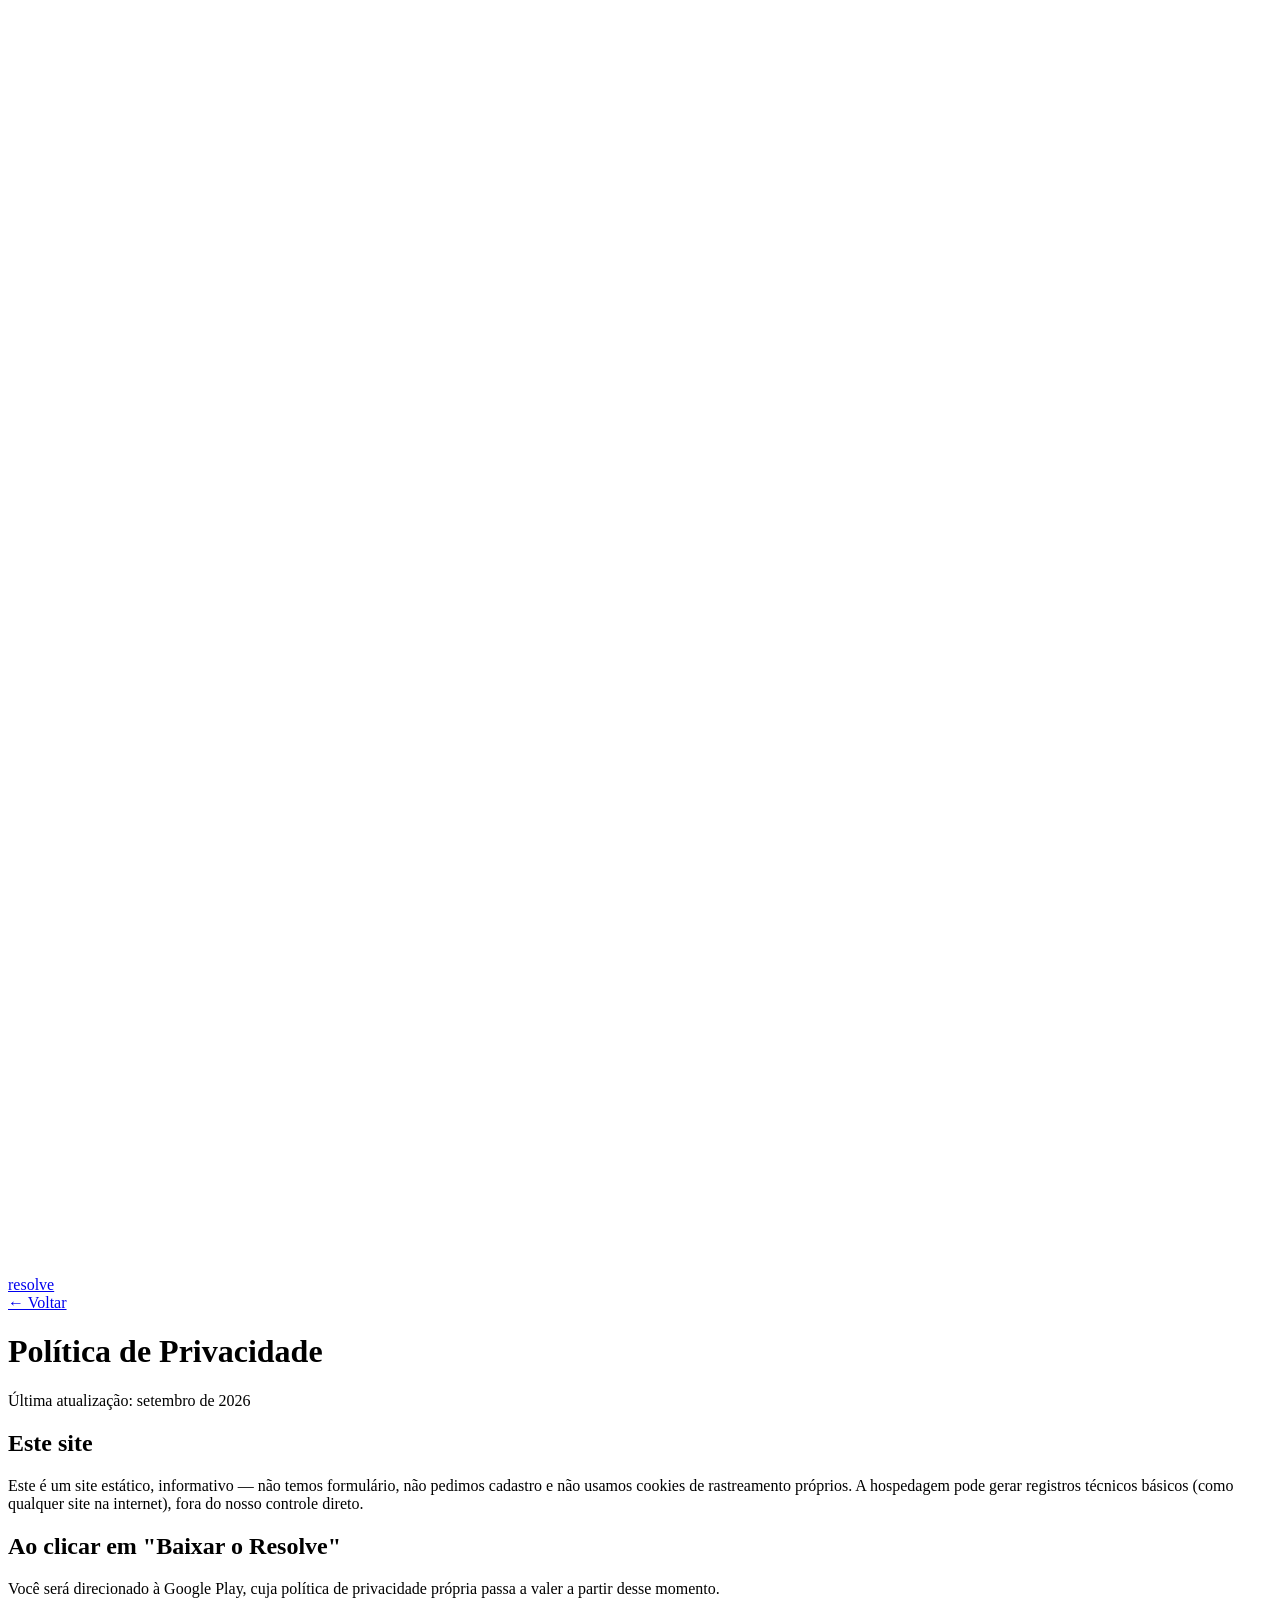
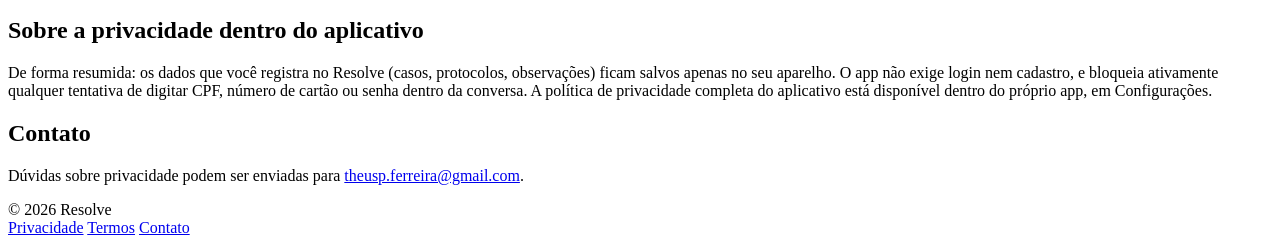
==== privacidade.html @ 0e1a0e04 "Update privacy policy reference from Amazon to Google Play" ====
<!DOCTYPE html>
<html lang="pt-BR">
<head>
  <meta charset="UTF-8" />
  <meta name="viewport" content="width=device-width, initial-scale=1" />
  <title>Privacidade — Resolve</title>
  <link rel="icon" href="assets/favicon.svg" type="image/svg+xml" />
  <link rel="preconnect" href="https://fonts.googleapis.com">
  <link href="https://fonts.googleapis.com/css2?family=Inter:wght@400;500;600&family=Manrope:wght@700;800&display=swap" rel="stylesheet">
  <link rel="stylesheet" href="css/styles.css" />
</head>
<body>
  <header class="cabecalho">
    <div class="container">
      <a class="marca-site" href="index.html">
        <span class="marca-selo">
          <svg viewBox="0 0 24 24" fill="none" stroke="#fff" stroke-width="3" stroke-linecap="round" stroke-linejoin="round"><path d="M4 12l6 6L20 6"/></svg>
        </span>
        resolve
      </a>
    </div>
  </header>

  <main class="container">
    <div class="pagina-legal">
      <a class="voltar-inicio" href="index.html">← Voltar</a>
      <h1>Política de Privacidade</h1>
      <p class="atualizado">Última atualização: setembro de 2026</p>

      <h2>Este site</h2>
      <p>Este é um site estático, informativo — não temos formulário, não pedimos cadastro e não usamos cookies de rastreamento próprios. A hospedagem pode gerar registros técnicos básicos (como qualquer site na internet), fora do nosso controle direto.</p>

      <h2>Ao clicar em "Baixar o Resolve"</h2>
      <p>Você será direcionado à Google Play, cuja política de privacidade própria passa a valer a partir desse momento.</p>

      <h2>Sobre a privacidade dentro do aplicativo</h2>
      <p>De forma resumida: os dados que você registra no Resolve (casos, protocolos, observações) ficam salvos apenas no seu aparelho. O app não exige login nem cadastro, e bloqueia ativamente qualquer tentativa de digitar CPF, número de cartão ou senha dentro da conversa. A política de privacidade completa do aplicativo está disponível dentro do próprio app, em Configurações.</p>

      <h2>Contato</h2>
      <p>Dúvidas sobre privacidade podem ser enviadas para <a href="mailto:theusp.ferreira@gmail.com">theusp.ferreira@gmail.com</a>.</p>
    </div>
  </main>

  <footer class="rodape">
    <div class="container rodape-linhas">
      <span>© 2026 Resolve</span>
      <div class="rodape-links">
        <a href="privacidade.html">Privacidade</a>
        <a href="termos.html">Termos</a>
        <a href="mailto:theusp.ferreira@gmail.com">Contato</a>
      </div>
    </div>
  </footer>
</body>
</html>
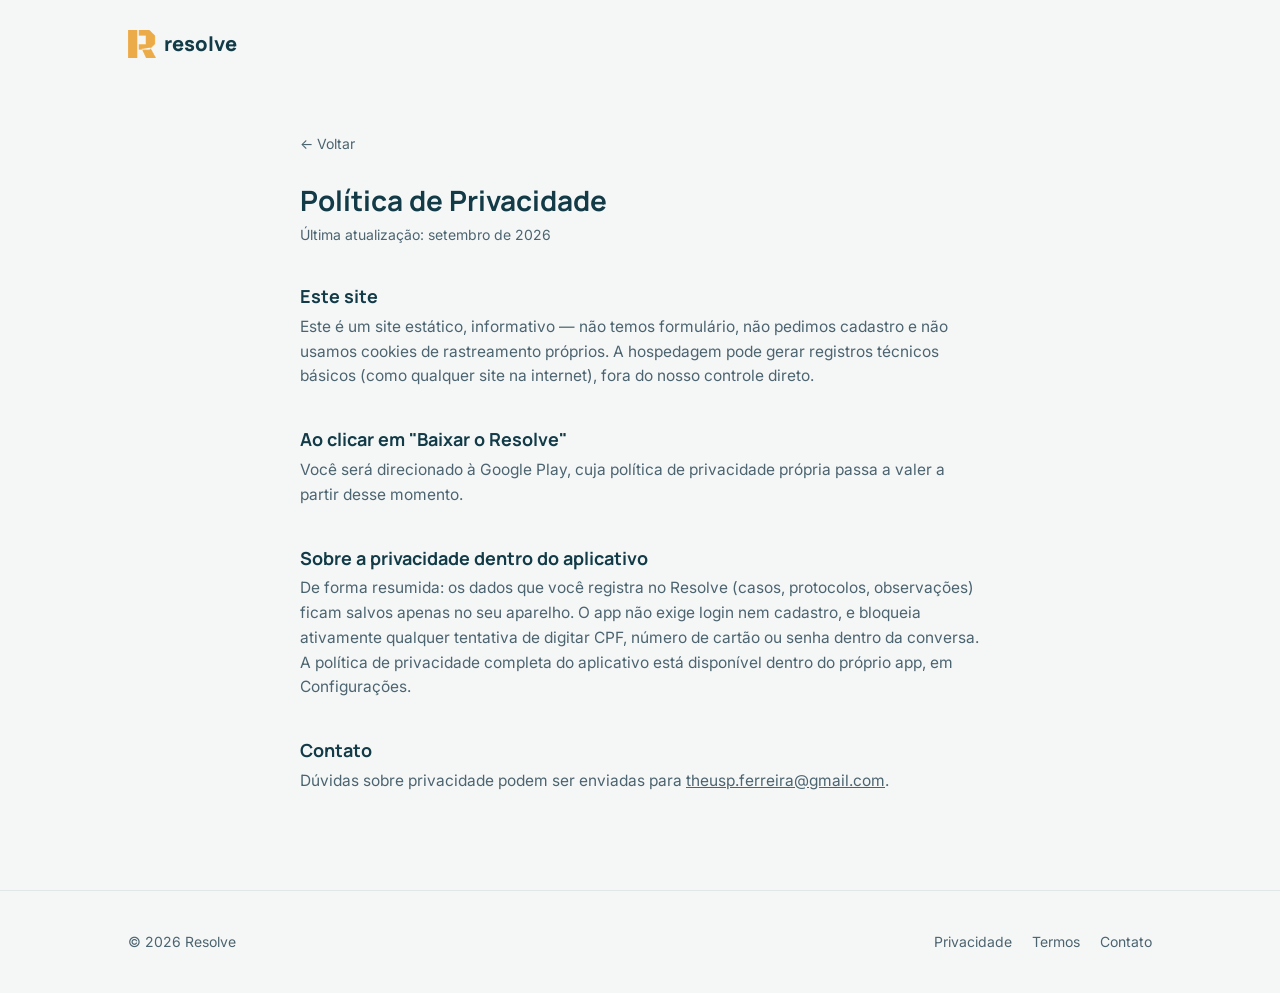
==== commit 916b1668: "Add files via upload" ====
--- a/privacidade.html
+++ b/privacidade.html
@@ -4,7 +4,10 @@
   <meta charset="UTF-8" />
   <meta name="viewport" content="width=device-width, initial-scale=1" />
   <title>Privacidade — Resolve</title>
-  <link rel="icon" href="assets/favicon.svg" type="image/svg+xml" />
+  <link rel="icon" href="assets/favicon.ico" sizes="48x48" />
+  <link rel="icon" type="image/png" sizes="32x32" href="assets/favicon-32.png" />
+  <link rel="icon" type="image/png" sizes="192x192" href="assets/favicon-192.png" />
+  <link rel="apple-touch-icon" href="assets/apple-touch-icon.png" />
   <link rel="preconnect" href="https://fonts.googleapis.com">
   <link href="https://fonts.googleapis.com/css2?family=Inter:wght@400;500;600&family=Manrope:wght@700;800&display=swap" rel="stylesheet">
   <link rel="stylesheet" href="css/styles.css" />
@@ -14,7 +17,7 @@
     <div class="container">
       <a class="marca-site" href="index.html">
         <span class="marca-selo">
-          <svg viewBox="0 0 24 24" fill="none" stroke="#fff" stroke-width="3" stroke-linecap="round" stroke-linejoin="round"><path d="M4 12l6 6L20 6"/></svg>
+          <img src="assets/logo-r.png" alt="" width="28" height="28" />
         </span>
         resolve
       </a>
--- a/css/styles.css
+++ b/css/styles.css
@@ -0,0 +1,709 @@
+/* ============================================================
+   Resolve — landing page de aquisição
+   Tokens de marca alinhados ao app (mesma cor, mesma tipografia)
+   ============================================================ */
+
+:root {
+  --ink: #10242C;
+  --ink-soft: #4C6470;
+  --brand: #123B47;
+  --brand-deep: #0B262F;
+  --accent: #1F8464;
+  --accent-ink: #FFFFFF;
+  --bg: #F5F7F7;
+  --surface: #FFFFFF;
+  --border: #E1E7E7;
+
+  --font-display: 'Manrope', sans-serif;
+  --font-body: 'Inter', sans-serif;
+
+  --radius-sm: 10px;
+  --radius-md: 16px;
+  --radius-lg: 28px;
+
+  --space-2: 8px;
+  --space-3: 12px;
+  --space-4: 20px;
+  --space-5: 28px;
+  --space-6: 40px;
+  --space-7: 64px;
+  --space-8: 96px;
+
+  --max-w: 1080px;
+}
+
+* { box-sizing: border-box; }
+
+html {
+  scroll-behavior: smooth;
+}
+
+body {
+  margin: 0;
+  background: var(--bg);
+  color: var(--ink);
+  font-family: var(--font-body);
+  font-size: 17px;
+  line-height: 1.6;
+  -webkit-font-smoothing: antialiased;
+}
+
+h1, h2, h3 {
+  font-family: var(--font-display);
+  color: var(--brand);
+  line-height: 1.15;
+  margin: 0;
+}
+
+p { margin: 0; }
+
+a { color: inherit; }
+
+img {
+  max-width: 100%;
+  display: block;
+  -webkit-user-select: none;
+  -moz-user-select: none;
+  user-select: none;
+  -webkit-touch-callout: none;
+  -webkit-user-drag: none;
+  user-drag: none;
+  pointer-events: auto;
+}
+
+.container {
+  max-width: var(--max-w);
+  margin: 0 auto;
+  padding: 0 var(--space-5);
+}
+
+/* ---------- Cabeçalho ---------- */
+
+.cabecalho {
+  padding: var(--space-5) 0 0;
+}
+
+.marca-site {
+  display: inline-flex;
+  align-items: center;
+  gap: var(--space-2);
+  font-family: var(--font-display);
+  font-weight: 800;
+  font-size: 20px;
+  color: var(--brand);
+  text-decoration: none;
+}
+
+.marca-site .marca-selo {
+  width: 28px;
+  height: 28px;
+  border-radius: 8px;
+  background: transparent;
+  display: flex;
+  align-items: center;
+  justify-content: center;
+}
+
+.marca-site .marca-selo img { width: 28px; height: 28px; display: block; }
+
+/* ---------- Hero ---------- */
+
+.hero {
+  padding: var(--space-7) 0 var(--space-6);
+  text-align: center;
+}
+
+.hero-conteudo {
+  max-width: 640px;
+  margin: 0 auto;
+  opacity: 0;
+  transform: translateY(14px);
+  animation: entra-hero 0.7s ease-out 0.1s forwards;
+}
+
+@keyframes entra-hero {
+  to { opacity: 1; transform: translateY(0); }
+}
+
+@media (prefers-reduced-motion: reduce) {
+  .hero-conteudo { animation: none; opacity: 1; transform: none; }
+}
+
+.hero-kicker {
+  display: inline-block;
+  font-size: 14px;
+  font-weight: 600;
+  color: var(--accent);
+  background: rgba(31, 132, 100, 0.1);
+  padding: 7px 16px;
+  border-radius: 100px;
+  margin-bottom: var(--space-4);
+}
+
+.hero-kicker strong { color: var(--brand); }
+
+.hero h1 {
+  font-size: clamp(30px, 5vw, 42px);
+  font-weight: 800;
+  letter-spacing: -0.01em;
+}
+
+.hero-sub {
+  margin-top: var(--space-4);
+  font-size: 18px;
+  color: var(--ink-soft);
+  max-width: 480px;
+  margin-left: auto;
+  margin-right: auto;
+}
+
+.botao-baixar {
+  display: inline-flex;
+  align-items: center;
+  gap: var(--space-2);
+  margin-top: var(--space-5);
+  background: var(--accent);
+  color: var(--accent-ink);
+  font-family: var(--font-display);
+  font-weight: 700;
+  font-size: 17px;
+  padding: 15px 30px;
+  border-radius: var(--radius-md);
+  text-decoration: none;
+  border: none;
+  cursor: pointer;
+  transition: transform 0.15s ease, box-shadow 0.15s ease;
+  box-shadow: 0 8px 20px rgba(31, 132, 100, 0.28);
+}
+
+.botao-baixar:hover {
+  transform: translateY(-2px);
+  box-shadow: 0 12px 26px rgba(31, 132, 100, 0.34);
+}
+
+.hero-micro {
+  margin-top: var(--space-3);
+  font-size: 13px;
+  color: var(--ink-soft);
+}
+
+/* ---------- Moldura de telefone (hero + galeria) ---------- */
+
+.moldura-fone {
+  position: relative;
+  width: 240px;
+  height: 490px;
+  margin: var(--space-7) auto 0;
+  background: var(--brand-deep);
+  border-radius: 34px;
+  padding: 10px;
+  box-shadow: 0 30px 60px -20px rgba(16, 36, 44, 0.35);
+}
+
+.moldura-fone-tela {
+  width: 100%;
+  height: 100%;
+  border-radius: 26px;
+  background: linear-gradient(160deg, var(--brand) 0%, #0E2E38 100%);
+  display: flex;
+  align-items: center;
+  justify-content: center;
+  flex-direction: column;
+  gap: var(--space-2);
+  color: rgba(255,255,255,0.55);
+  text-align: center;
+  padding: var(--space-4);
+}
+
+.moldura-fone-tela svg { width: 30px; height: 30px; opacity: 0.6; }
+
+.moldura-fone-tela span {
+  font-size: 13px;
+  font-family: var(--font-body);
+}
+
+.moldura-fone-tela img {
+width: 100%;
+height: 100%;
+object-fit: cover;
+border-radius: 26px;
+}
+
+/* ---------- Divisor ---------- */
+
+.divisor {
+  border: none;
+  border-top: 1px solid var(--border);
+  max-width: var(--max-w);
+  margin: 0 auto;
+}
+
+/* ---------- Seções gerais ---------- */
+
+section.bloco {
+  padding: var(--space-7) 0;
+}
+
+.bloco-titulo {
+  font-size: clamp(24px, 4vw, 30px);
+  font-weight: 800;
+  max-width: 480px;
+}
+
+.bloco-intro {
+  margin-top: var(--space-3);
+  color: var(--ink-soft);
+  max-width: 520px;
+}
+
+/* ---------- Lista de situações ---------- */
+
+.lista-situacoes {
+  margin-top: var(--space-6);
+  display: flex;
+  flex-direction: column;
+  gap: var(--space-4);
+  max-width: 620px;
+}
+
+.item-situacao {
+  display: flex;
+  align-items: flex-start;
+  gap: var(--space-4);
+  padding-bottom: var(--space-4);
+  border-bottom: 1px solid var(--border);
+}
+
+.item-situacao:last-child { border-bottom: none; padding-bottom: 0; }
+
+.item-situacao .icone {
+  flex-shrink: 0;
+  width: 40px;
+  height: 40px;
+  border-radius: var(--radius-sm);
+  background: var(--surface);
+  border: 1px solid var(--border);
+  display: flex;
+  align-items: center;
+  justify-content: center;
+}
+
+.item-situacao .icone svg {
+  width: 20px; height: 20px;
+  stroke: var(--brand);
+}
+
+.item-situacao p {
+  font-size: 16.5px;
+  padding-top: 8px;
+}
+
+.situacoes-fechamento {
+  margin-top: var(--space-6);
+  font-family: var(--font-display);
+  font-weight: 700;
+  font-size: 19px;
+  color: var(--brand);
+}
+
+/* ---------- Como funciona (com telas reais) ---------- */
+
+.passos-telas {
+  margin-top: var(--space-7);
+  display: grid;
+  grid-template-columns: repeat(3, 1fr);
+  gap: var(--space-6);
+}
+
+.passo-tela {
+  display: flex;
+  flex-direction: column;
+  align-items: center;
+  text-align: center;
+}
+
+.moldura-fone-passo {
+  width: 100%;
+  max-width: 200px;
+  aspect-ratio: 1080 / 2199;
+  height: auto;
+  margin: 0 0 var(--space-5);
+}
+
+.passo-tela-texto .passo-numero {
+  display: inline-flex;
+  align-items: center;
+  justify-content: center;
+  width: 30px;
+  height: 30px;
+  border-radius: 50%;
+  background: var(--brand);
+  color: #fff;
+  font-family: var(--font-display);
+  font-weight: 800;
+  font-size: 14px;
+  margin-bottom: var(--space-3);
+}
+
+.passo-tela-texto h3 {
+  font-size: 18px;
+  font-weight: 700;
+}
+
+.passo-tela-texto p {
+  margin-top: 6px;
+  color: var(--ink-soft);
+  font-size: 15px;
+  max-width: 260px;
+  margin-left: auto;
+  margin-right: auto;
+}
+
+@media (max-width: 780px) {
+  .passos-telas {
+    grid-template-columns: 1fr;
+    max-width: 280px;
+    margin-left: auto;
+    margin-right: auto;
+    gap: var(--space-8);
+  }
+}
+
+/* ---------- Funcionalidades ---------- */
+
+.grade-funcionalidades {
+  margin-top: var(--space-6);
+  display: grid;
+  grid-template-columns: repeat(3, 1fr);
+  gap: var(--space-5);
+}
+
+.card-funcionalidade {
+  background: var(--surface);
+  border: 1px solid var(--border);
+  border-radius: var(--radius-md);
+  padding: var(--space-5);
+}
+
+.card-funcionalidade .icone {
+  width: 40px;
+  height: 40px;
+  border-radius: var(--radius-sm);
+  background: var(--bg);
+  display: flex;
+  align-items: center;
+  justify-content: center;
+  margin-bottom: var(--space-4);
+}
+
+.card-funcionalidade .icone svg {
+  width: 20px;
+  height: 20px;
+  stroke: var(--accent);
+}
+
+.card-funcionalidade h3 {
+  font-size: 17px;
+  font-weight: 700;
+}
+
+.card-funcionalidade p {
+  margin-top: 6px;
+  color: var(--ink-soft);
+  font-size: 15px;
+}
+
+@media (max-width: 780px) {
+  .grade-funcionalidades { grid-template-columns: 1fr 1fr; }
+}
+
+@media (max-width: 520px) {
+  .grade-funcionalidades { grid-template-columns: 1fr; }
+}
+
+/* ---------- Busca por instituição ---------- */
+
+.bloco-instituicao {
+  background: var(--surface);
+  border-top: 1px solid var(--border);
+  border-bottom: 1px solid var(--border);
+}
+
+.instituicao-conteudo { max-width: 560px; }
+
+/* ---------- Central de Prevenção contra Golpes ---------- */
+
+.grade-golpes {
+  margin-top: var(--space-6);
+  display: grid;
+  grid-template-columns: repeat(4, 1fr);
+  gap: var(--space-4);
+}
+
+.card-golpe {
+  background: var(--surface);
+  border: 1px solid var(--border);
+  border-left: 3px solid #C0392B;
+  border-radius: var(--radius-sm);
+  padding: var(--space-4);
+}
+
+.card-golpe h3 {
+  font-size: 15.5px;
+  font-weight: 700;
+  color: var(--brand);
+}
+
+.card-golpe p {
+  margin-top: 6px;
+  color: var(--ink-soft);
+  font-size: 14px;
+}
+
+@media (max-width: 780px) {
+  .grade-golpes { grid-template-columns: 1fr 1fr; }
+}
+
+@media (max-width: 480px) {
+  .grade-golpes { grid-template-columns: 1fr; }
+}
+
+/* ---------- Confiança ---------- */
+
+.bloco-confianca {
+  background: var(--brand);
+  color: #fff;
+}
+
+.bloco-confianca .bloco-titulo,
+.bloco-confianca .bloco-intro {
+  color: #fff;
+}
+
+.bloco-confianca .bloco-intro { color: rgba(255,255,255,0.75); }
+
+.lista-confianca {
+  margin-top: var(--space-6);
+  display: flex;
+  flex-direction: column;
+  gap: var(--space-4);
+  max-width: 560px;
+}
+
+.item-confianca {
+  display: flex;
+  align-items: flex-start;
+  gap: var(--space-3);
+}
+
+.item-confianca svg {
+  flex-shrink: 0;
+  width: 22px; height: 22px;
+  stroke: var(--accent);
+  margin-top: 3px;
+}
+
+.item-confianca p { font-size: 16px; }
+
+.confianca-rodape {
+  margin-top: var(--space-5);
+  padding-top: var(--space-5);
+  border-top: 1px solid rgba(255,255,255,0.15);
+  color: rgba(255,255,255,0.65);
+  font-size: 14.5px;
+  max-width: 560px;
+}
+
+/* ---------- CTA final ---------- */
+
+.cta-final {
+  padding: var(--space-8) 0;
+}
+
+.cta-final-grade {
+  display: flex;
+  align-items: center;
+  justify-content: center;
+  gap: var(--space-8);
+}
+
+.cta-final-texto {
+  text-align: left;
+  max-width: 460px;
+}
+
+.cta-final h2 {
+  font-size: clamp(26px, 5vw, 36px);
+}
+
+.cta-final .destaque { color: var(--accent); }
+
+.cta-final-texto .botao-baixar { margin-top: var(--space-5); }
+
+.cta-final-imagem {
+  flex-shrink: 0;
+  width: 260px;
+}
+
+.cta-final-imagem img {
+  width: 100%;
+  border-radius: var(--radius-lg);
+}
+
+@media (max-width: 780px) {
+  .cta-final-grade {
+    flex-direction: column-reverse;
+    text-align: center;
+    gap: var(--space-6);
+  }
+  .cta-final-texto { text-align: center; max-width: 480px; }
+  .cta-final-imagem { width: 220px; }
+}
+
+/* ---------- Rodapé ---------- */
+
+.rodape {
+  padding: var(--space-6) 0;
+  border-top: 1px solid var(--border);
+}
+
+.rodape-linhas {
+  display: flex;
+  flex-wrap: wrap;
+  gap: var(--space-4);
+  align-items: center;
+  justify-content: space-between;
+  color: var(--ink-soft);
+  font-size: 14px;
+}
+
+.rodape-links {
+  display: flex;
+  gap: var(--space-4);
+}
+
+.rodape-links a { text-decoration: none; color: var(--ink-soft); }
+.rodape-links a:hover { color: var(--brand); }
+
+/* ---------- Páginas legais (privacidade/termos) ---------- */
+
+.pagina-legal {
+  padding: var(--space-7) 0 var(--space-8);
+  max-width: 680px;
+  margin: 0 auto;
+}
+
+.pagina-legal h1 {
+  font-size: 28px;
+  margin-bottom: var(--space-2);
+}
+
+.pagina-legal .atualizado {
+  color: var(--ink-soft);
+  font-size: 14px;
+  margin-bottom: var(--space-6);
+}
+
+.pagina-legal h2 {
+  font-size: 18px;
+  margin-top: var(--space-6);
+  margin-bottom: var(--space-2);
+}
+
+.pagina-legal p, .pagina-legal li {
+  color: var(--ink-soft);
+  font-size: 15.5px;
+}
+
+.pagina-legal ul { padding-left: 20px; }
+
+.voltar-inicio {
+  display: inline-block;
+  margin-bottom: var(--space-5);
+  font-size: 14px;
+  color: var(--ink-soft);
+  text-decoration: none;
+}
+.voltar-inicio:hover { color: var(--brand); }
+
+/* ---------- Responsivo ---------- */
+
+@media (max-width: 480px) {
+  body { font-size: 16px; }
+  .hero { padding-top: var(--space-6); }
+  .moldura-fone { width: 210px; height: 430px; }
+}
+
+.moldura-fone-hero {
+  width: 240px;
+  height: 490px;
+}
+
+.moldura-fone-hero .moldura-fone-tela {
+  padding: 0;
+  overflow: hidden;
+}
+
+.moldura-fone-hero .moldura-fone-tela img {
+  width: 100%;
+  height: 100%;
+  object-fit: cover;
+}
+
+.moldura-fone-passo .moldura-fone-tela {
+  padding: 0;
+  overflow: hidden;
+}
+
+.moldura-fone-passo .moldura-fone-tela img {
+  width: 100%;
+  height: 100%;
+  display: block;
+  object-fit: cover;
+  border-radius: 16px;
+}
+
+/* ---------- Imagens publicitárias (confiança) ---------- */
+
+.confianca-grade {
+  margin-top: var(--space-6);
+  display: flex;
+  align-items: center;
+  gap: var(--space-7);
+}
+
+.confianca-grade .lista-confianca { margin-top: 0; }
+
+.confianca-imagem {
+  position: relative;
+  flex-shrink: 0;
+  width: 320px;
+}
+
+.confianca-imagem img {
+  display: block;
+  width: 100%;
+  height: auto;
+  border-radius: var(--radius-lg);
+}
+
+.legenda-ilustrativa {
+  position: absolute;
+  right: 12px;
+  bottom: 10px;
+  font-size: 11px;
+  color: rgba(16,36,44,0.6);
+  background: rgba(255,255,255,0.7);
+  padding: 2px 8px;
+  border-radius: 999px;
+}
+
+.cta-final-imagem img { height: auto; display: block; }
+
+@media (max-width: 780px) {
+  .confianca-grade {
+    flex-direction: column;
+    gap: var(--space-5);
+  }
+  .confianca-imagem { width: 100%; max-width: 300px; }
+}
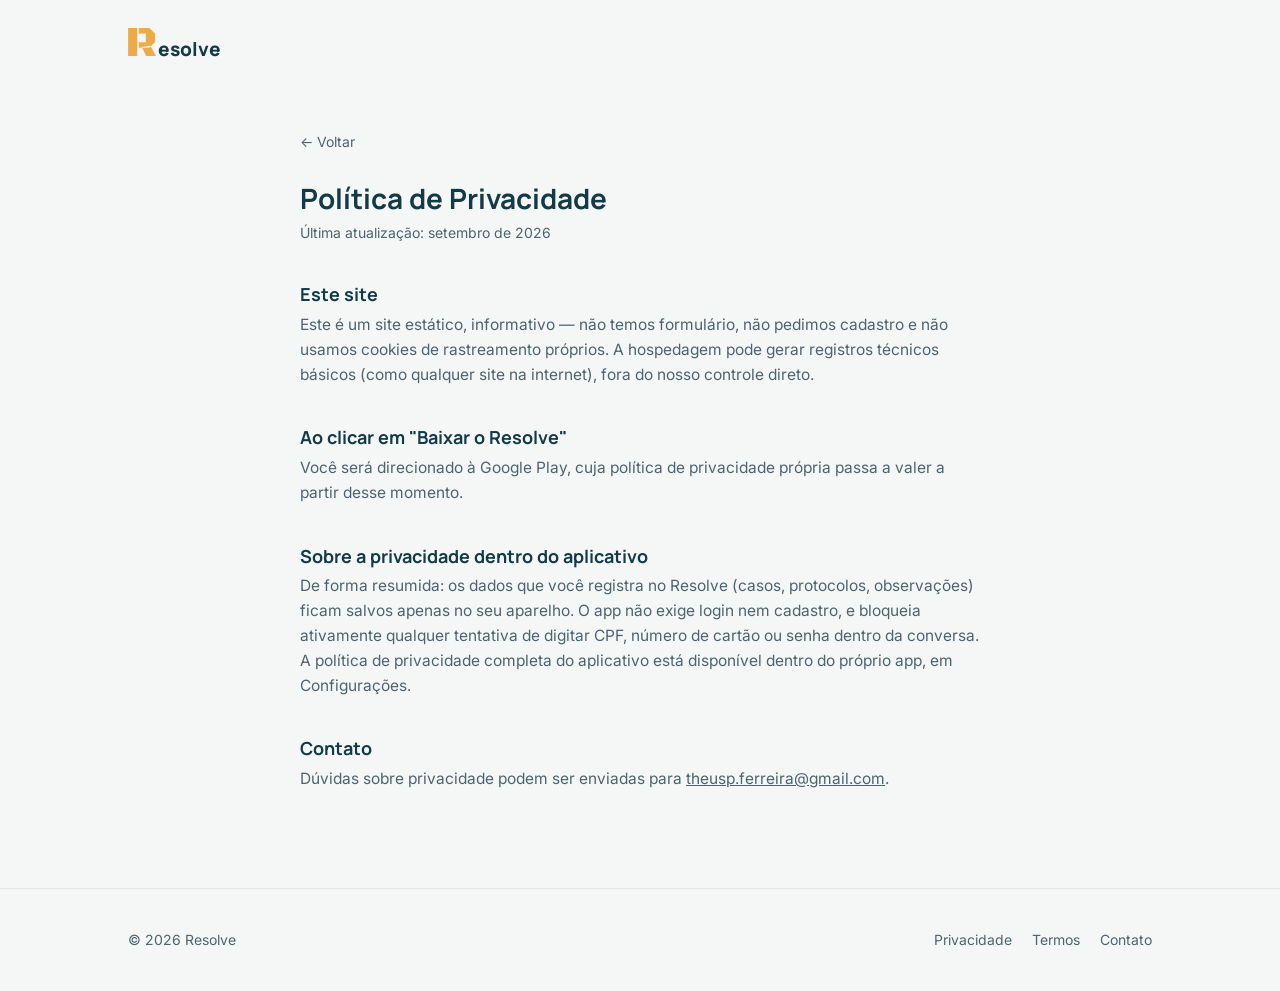
==== commit 98c71a68: "Add files via upload" ====
--- a/privacidade.html
+++ b/privacidade.html
@@ -15,11 +15,9 @@
 <body>
   <header class="cabecalho">
     <div class="container">
-      <a class="marca-site" href="index.html">
-        <span class="marca-selo">
-          <img src="assets/logo-r.png" alt="" width="28" height="28" />
-        </span>
-        resolve
+      <a class="marca-site" href="index.html" aria-label="Resolve">
+        <img class="marca-r" src="assets/logo-r.png" alt="" width="28" height="28" />
+        <span aria-hidden="true">esolve</span>
       </a>
     </div>
   </header>
--- a/css/styles.css
+++ b/css/styles.css
@@ -707,3 +707,7 @@
   }
   .confianca-imagem { width: 100%; max-width: 300px; }
 }
+
+/* Logo: R grande + "esolve" menor */
+.marca-site { align-items: baseline; gap: 2px; font-size: 19px; }
+.marca-site .marca-r { width: 28px; height: 28px; }
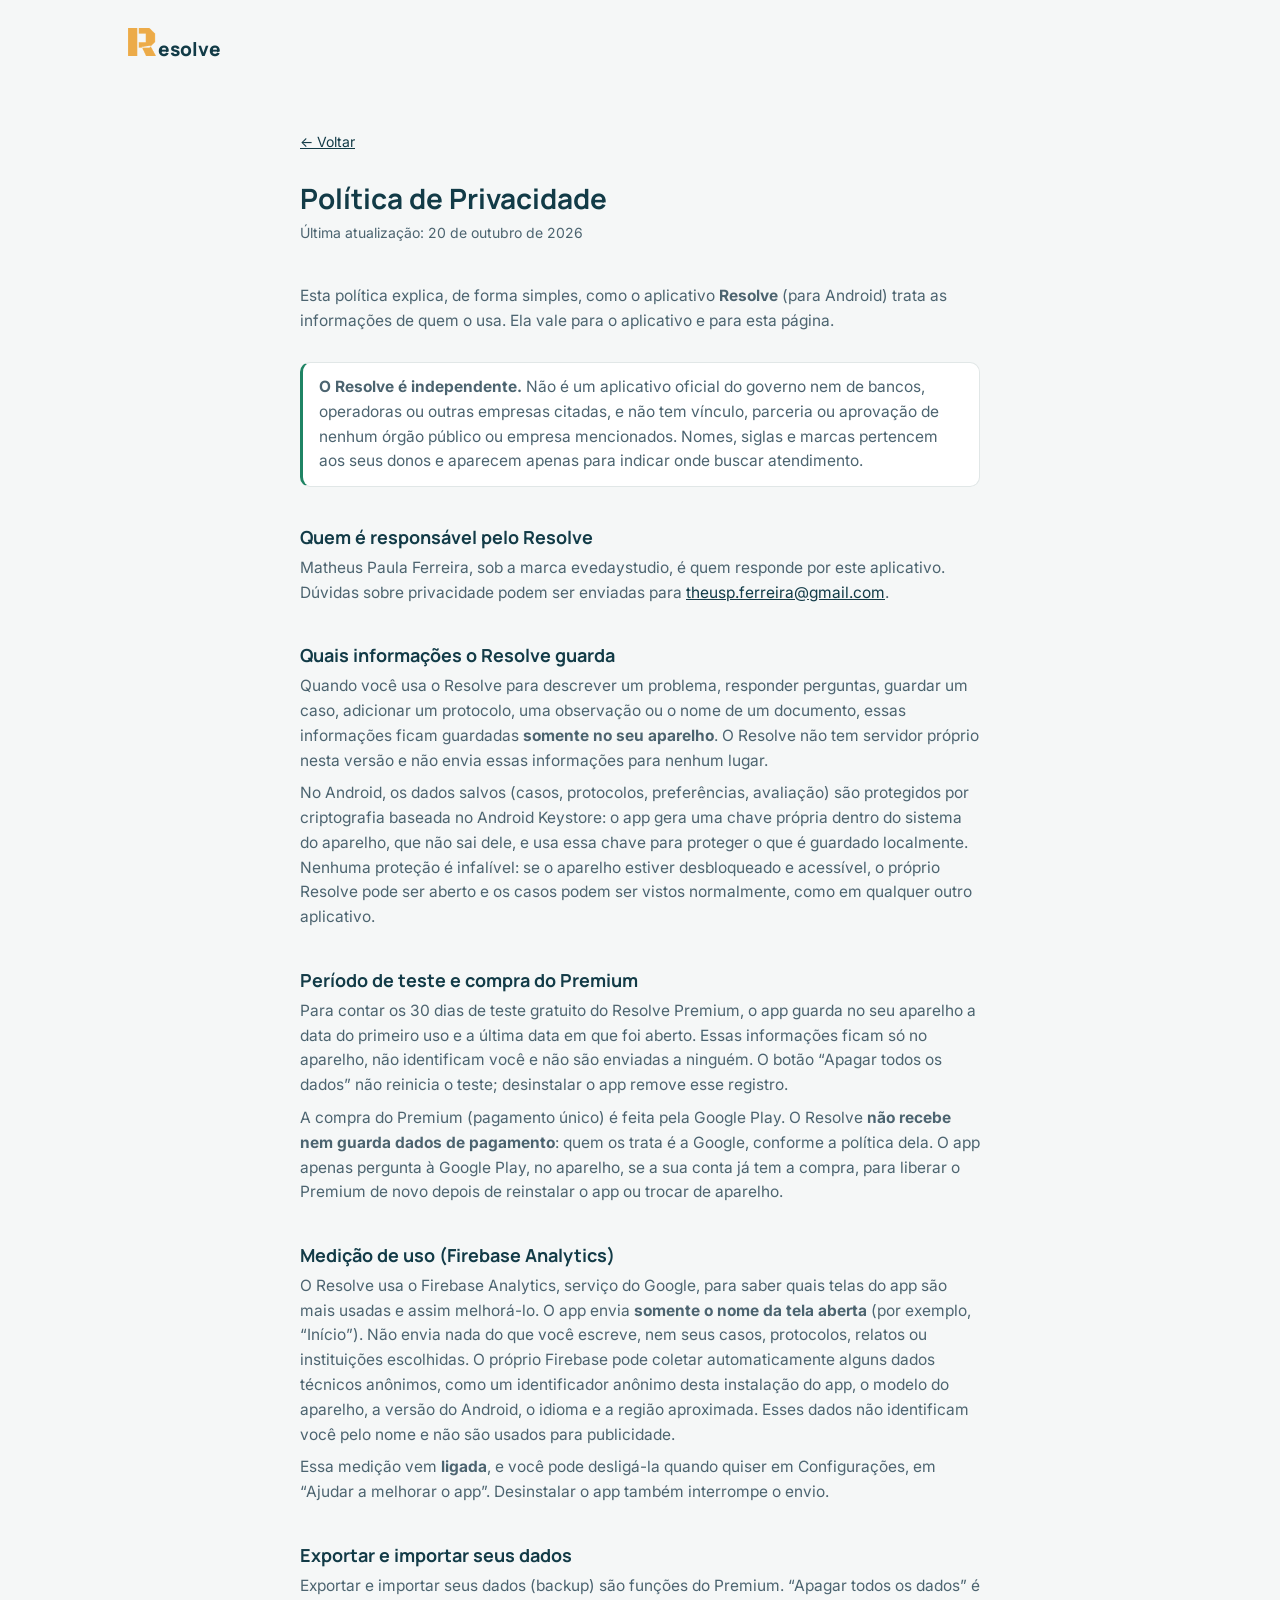
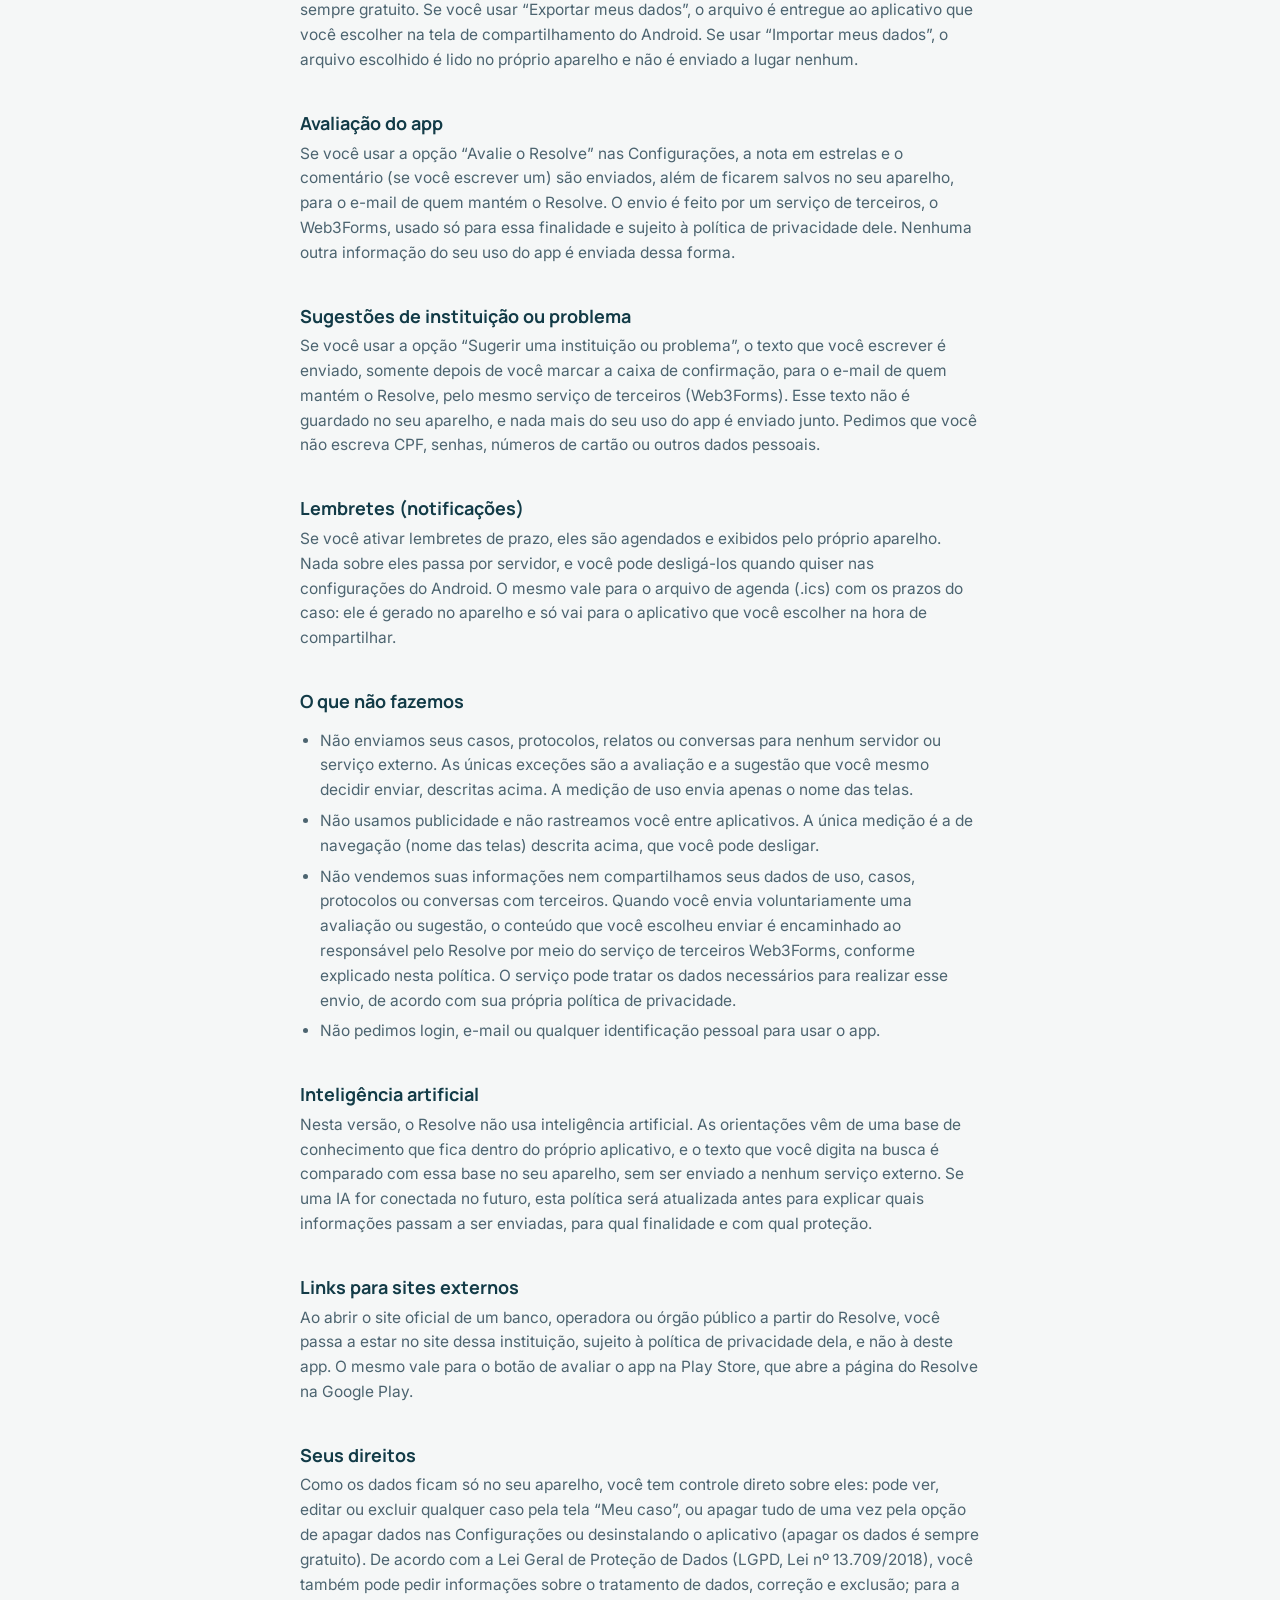
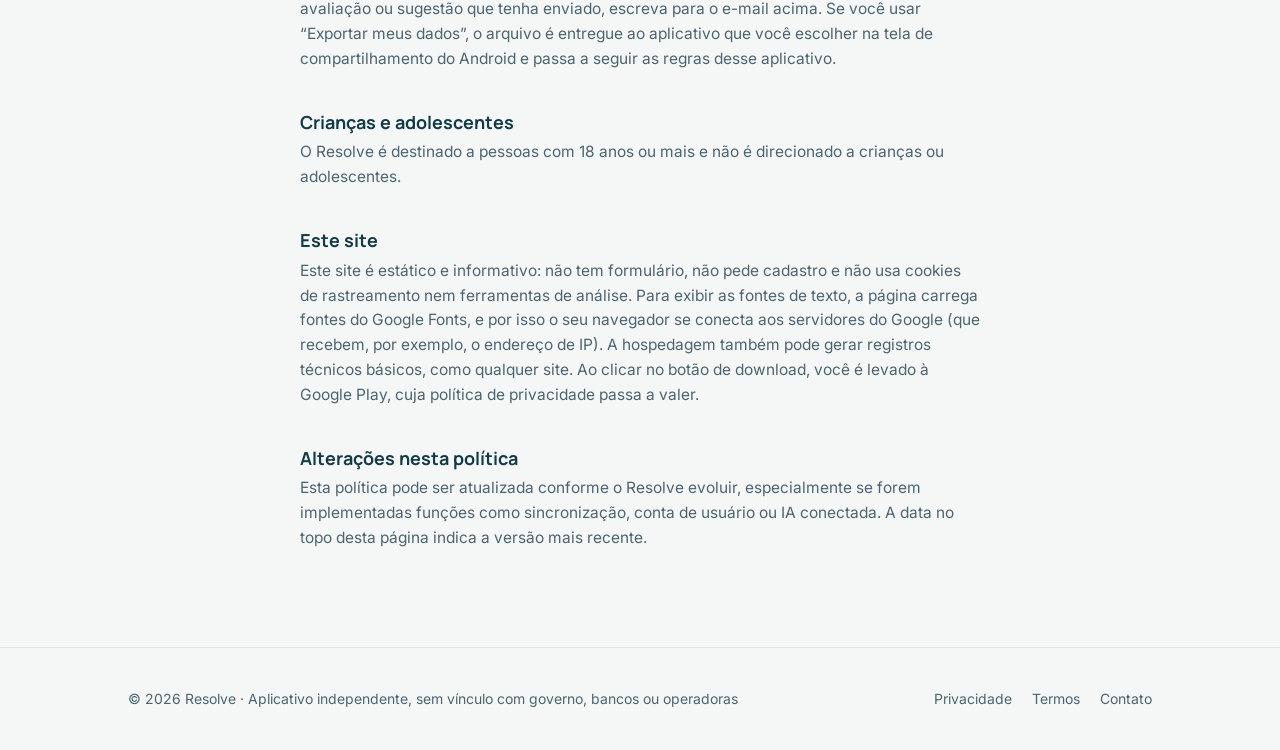
==== commit bd223cc1: "Add files via upload" ====
--- a/privacidade.html
+++ b/privacidade.html
@@ -3,12 +3,14 @@
 <head>
   <meta charset="UTF-8" />
   <meta name="viewport" content="width=device-width, initial-scale=1" />
-  <title>Privacidade — Resolve</title>
+  <title>Política de Privacidade — Resolve</title>
+  <meta name="robots" content="index, follow" />
   <link rel="icon" href="assets/favicon.ico" sizes="48x48" />
   <link rel="icon" type="image/png" sizes="32x32" href="assets/favicon-32.png" />
   <link rel="icon" type="image/png" sizes="192x192" href="assets/favicon-192.png" />
   <link rel="apple-touch-icon" href="assets/apple-touch-icon.png" />
   <link rel="preconnect" href="https://fonts.googleapis.com">
+  <link rel="preconnect" href="https://fonts.gstatic.com" crossorigin>
   <link href="https://fonts.googleapis.com/css2?family=Inter:wght@400;500;600&family=Manrope:wght@700;800&display=swap" rel="stylesheet">
   <link rel="stylesheet" href="css/styles.css" />
 </head>
@@ -26,25 +28,73 @@
     <div class="pagina-legal">
       <a class="voltar-inicio" href="index.html">← Voltar</a>
       <h1>Política de Privacidade</h1>
-      <p class="atualizado">Última atualização: setembro de 2026</p>
+      <p class="atualizado">Última atualização: 20 de outubro de 2026</p>
+      <p>Esta política explica, de forma simples, como o aplicativo <strong>Resolve</strong> (para Android) trata as informações de quem o usa. Ela vale para o aplicativo e para esta página.</p>
 
-      <h2>Este site</h2>
-      <p>Este é um site estático, informativo — não temos formulário, não pedimos cadastro e não usamos cookies de rastreamento próprios. A hospedagem pode gerar registros técnicos básicos (como qualquer site na internet), fora do nosso controle direto.</p>
+  <div class="aviso">
+    <strong>O Resolve é independente.</strong> Não é um aplicativo oficial do governo nem de bancos, operadoras ou outras empresas citadas, e não tem vínculo, parceria ou aprovação de nenhum órgão público ou empresa mencionados. Nomes, siglas e marcas pertencem aos seus donos e aparecem apenas para indicar onde buscar atendimento.
+  </div>
 
-      <h2>Ao clicar em "Baixar o Resolve"</h2>
-      <p>Você será direcionado à Google Play, cuja política de privacidade própria passa a valer a partir desse momento.</p>
+  <h2>Quem é responsável pelo Resolve</h2>
+  <p>Matheus Paula Ferreira, sob a marca evedaystudio, é quem responde por este aplicativo. Dúvidas sobre privacidade podem ser enviadas para <a href="mailto:theusp.ferreira@gmail.com">theusp.ferreira@gmail.com</a>.</p>
 
-      <h2>Sobre a privacidade dentro do aplicativo</h2>
-      <p>De forma resumida: os dados que você registra no Resolve (casos, protocolos, observações) ficam salvos apenas no seu aparelho. O app não exige login nem cadastro, e bloqueia ativamente qualquer tentativa de digitar CPF, número de cartão ou senha dentro da conversa. A política de privacidade completa do aplicativo está disponível dentro do próprio app, em Configurações.</p>
+  <h2>Quais informações o Resolve guarda</h2>
+  <p>Quando você usa o Resolve para descrever um problema, responder perguntas, guardar um caso, adicionar um protocolo, uma observação ou o nome de um documento, essas informações ficam guardadas <strong>somente no seu aparelho</strong>. O Resolve não tem servidor próprio nesta versão e não envia essas informações para nenhum lugar.</p>
+  <p>No Android, os dados salvos (casos, protocolos, preferências, avaliação) são protegidos por criptografia baseada no Android Keystore: o app gera uma chave própria dentro do sistema do aparelho, que não sai dele, e usa essa chave para proteger o que é guardado localmente. Nenhuma proteção é infalível: se o aparelho estiver desbloqueado e acessível, o próprio Resolve pode ser aberto e os casos podem ser vistos normalmente, como em qualquer outro aplicativo.</p>
 
-      <h2>Contato</h2>
-      <p>Dúvidas sobre privacidade podem ser enviadas para <a href="mailto:theusp.ferreira@gmail.com">theusp.ferreira@gmail.com</a>.</p>
+  <h2>Período de teste e compra do Premium</h2>
+  <p>Para contar os 30 dias de teste gratuito do Resolve Premium, o app guarda no seu aparelho a data do primeiro uso e a última data em que foi aberto. Essas informações ficam só no aparelho, não identificam você e não são enviadas a ninguém. O botão “Apagar todos os dados” não reinicia o teste; desinstalar o app remove esse registro.</p>
+  <p>A compra do Premium (pagamento único) é feita pela Google Play. O Resolve <strong>não recebe nem guarda dados de pagamento</strong>: quem os trata é a Google, conforme a política dela. O app apenas pergunta à Google Play, no aparelho, se a sua conta já tem a compra, para liberar o Premium de novo depois de reinstalar o app ou trocar de aparelho.</p>
+
+  <h2>Medição de uso (Firebase Analytics)</h2>
+  <p>O Resolve usa o Firebase Analytics, serviço do Google, para saber quais telas do app são mais usadas e assim melhorá-lo. O app envia <strong>somente o nome da tela aberta</strong> (por exemplo, “Início”). Não envia nada do que você escreve, nem seus casos, protocolos, relatos ou instituições escolhidas. O próprio Firebase pode coletar automaticamente alguns dados técnicos anônimos, como um identificador anônimo desta instalação do app, o modelo do aparelho, a versão do Android, o idioma e a região aproximada. Esses dados não identificam você pelo nome e não são usados para publicidade.</p>
+  <p>Essa medição vem <strong>ligada</strong>, e você pode desligá-la quando quiser em Configurações, em “Ajudar a melhorar o app”. Desinstalar o app também interrompe o envio.</p>
+
+  <h2>Exportar e importar seus dados</h2>
+  <p>Exportar e importar seus dados (backup) são funções do Premium. “Apagar todos os dados” é sempre gratuito. Se você usar “Exportar meus dados”, o arquivo é entregue ao aplicativo que você escolher na tela de compartilhamento do Android. Se usar “Importar meus dados”, o arquivo escolhido é lido no próprio aparelho e não é enviado a lugar nenhum.</p>
+
+  <h2>Avaliação do app</h2>
+  <p>Se você usar a opção “Avalie o Resolve” nas Configurações, a nota em estrelas e o comentário (se você escrever um) são enviados, além de ficarem salvos no seu aparelho, para o e-mail de quem mantém o Resolve. O envio é feito por um serviço de terceiros, o Web3Forms, usado só para essa finalidade e sujeito à política de privacidade dele. Nenhuma outra informação do seu uso do app é enviada dessa forma.</p>
+
+  <h2>Sugestões de instituição ou problema</h2>
+  <p>Se você usar a opção “Sugerir uma instituição ou problema”, o texto que você escrever é enviado, somente depois de você marcar a caixa de confirmação, para o e-mail de quem mantém o Resolve, pelo mesmo serviço de terceiros (Web3Forms). Esse texto não é guardado no seu aparelho, e nada mais do seu uso do app é enviado junto. Pedimos que você não escreva CPF, senhas, números de cartão ou outros dados pessoais.</p>
+
+  <h2>Lembretes (notificações)</h2>
+  <p>Se você ativar lembretes de prazo, eles são agendados e exibidos pelo próprio aparelho. Nada sobre eles passa por servidor, e você pode desligá-los quando quiser nas configurações do Android. O mesmo vale para o arquivo de agenda (.ics) com os prazos do caso: ele é gerado no aparelho e só vai para o aplicativo que você escolher na hora de compartilhar.</p>
+
+  <h2>O que não fazemos</h2>
+  <ul>
+    <li>Não enviamos seus casos, protocolos, relatos ou conversas para nenhum servidor ou serviço externo. As únicas exceções são a avaliação e a sugestão que você mesmo decidir enviar, descritas acima. A medição de uso envia apenas o nome das telas.</li>
+    <li>Não usamos publicidade e não rastreamos você entre aplicativos. A única medição é a de navegação (nome das telas) descrita acima, que você pode desligar.</li>
+    
+<li>Não vendemos suas informações nem compartilhamos seus dados de uso, casos, protocolos ou conversas com terceiros. Quando você envia voluntariamente uma avaliação ou sugestão, o conteúdo que você escolheu enviar é encaminhado ao responsável pelo Resolve por meio do serviço de terceiros Web3Forms, conforme explicado nesta política. O serviço pode tratar os dados necessários para realizar esse envio, de acordo com sua própria política de privacidade.</li>
+
+    <li>Não pedimos login, e-mail ou qualquer identificação pessoal para usar o app.</li>
+  </ul>
+
+  <h2>Inteligência artificial</h2>
+  <p>Nesta versão, o Resolve não usa inteligência artificial. As orientações vêm de uma base de conhecimento que fica dentro do próprio aplicativo, e o texto que você digita na busca é comparado com essa base no seu aparelho, sem ser enviado a nenhum serviço externo. Se uma IA for conectada no futuro, esta política será atualizada antes para explicar quais informações passam a ser enviadas, para qual finalidade e com qual proteção.</p>
+
+  <h2>Links para sites externos</h2>
+  <p>Ao abrir o site oficial de um banco, operadora ou órgão público a partir do Resolve, você passa a estar no site dessa instituição, sujeito à política de privacidade dela, e não à deste app. O mesmo vale para o botão de avaliar o app na Play Store, que abre a página do Resolve na Google Play.</p>
+
+  <h2>Seus direitos</h2>
+  <p>Como os dados ficam só no seu aparelho, você tem controle direto sobre eles: pode ver, editar ou excluir qualquer caso pela tela “Meu caso”, ou apagar tudo de uma vez pela opção de apagar dados nas Configurações ou desinstalando o aplicativo (apagar os dados é sempre gratuito). De acordo com a Lei Geral de Proteção de Dados (LGPD, Lei nº 13.709/2018), você também pode pedir informações sobre o tratamento de dados, correção e exclusão; para a avaliação ou sugestão que tenha enviado, escreva para o e-mail acima. Se você usar “Exportar meus dados”, o arquivo é entregue ao aplicativo que você escolher na tela de compartilhamento do Android e passa a seguir as regras desse aplicativo.</p>
+
+  <h2>Crianças e adolescentes</h2>
+  <p>O Resolve é destinado a pessoas com 18 anos ou mais e não é direcionado a crianças ou adolescentes.</p>
+
+  <h2>Este site</h2>
+      <p>Este site é estático e informativo: não tem formulário, não pede cadastro e não usa cookies de rastreamento nem ferramentas de análise. Para exibir as fontes de texto, a página carrega fontes do Google Fonts, e por isso o seu navegador se conecta aos servidores do Google (que recebem, por exemplo, o endereço de IP). A hospedagem também pode gerar registros técnicos básicos, como qualquer site. Ao clicar no botão de download, você é levado à Google Play, cuja política de privacidade passa a valer.</p>
+
+      <h2>Alterações nesta política</h2>
+  <p>Esta política pode ser atualizada conforme o Resolve evoluir, especialmente se forem implementadas funções como sincronização, conta de usuário ou IA conectada. A data no topo desta página indica a versão mais recente.</p>
     </div>
   </main>
 
   <footer class="rodape">
     <div class="container rodape-linhas">
-      <span>© 2026 Resolve</span>
+      <span>© 2026 Resolve · Aplicativo independente, sem vínculo com governo, bancos ou operadoras</span>
       <div class="rodape-links">
         <a href="privacidade.html">Privacidade</a>
         <a href="termos.html">Termos</a>
--- a/css/styles.css
+++ b/css/styles.css
@@ -711,3 +711,138 @@
 /* Logo: R grande + "esolve" menor */
 .marca-site { align-items: baseline; gap: 2px; font-size: 19px; }
 .marca-site .marca-r { width: 28px; height: 28px; }
+
+/* ============================================================
+   Atualização: credibilidade, escadinha, preço, FAQ
+   ============================================================ */
+
+.cabecalho-linha { display: flex; align-items: center; justify-content: space-between; gap: var(--space-4); }
+.menu-site { display: flex; gap: var(--space-4); font-size: 14.5px; }
+.menu-site a { text-decoration: none; color: var(--ink-soft); font-weight: 500; }
+.menu-site a:hover { color: var(--brand); }
+@media (max-width: 480px) { .menu-site { gap: 12px; font-size: 13.5px; } }
+
+.botao-baixar-breve { background: var(--brand); box-shadow: none; cursor: default; }
+.botao-baixar-breve:hover { transform: none; box-shadow: none; }
+
+.hero-sub { max-width: 540px; }
+
+/* Faixa de confiança */
+.faixa-confianca {
+  list-style: none; margin: var(--space-7) 0 0; padding: 0;
+  display: grid; grid-template-columns: repeat(4, 1fr); gap: var(--space-4);
+  text-align: left;
+}
+.faixa-confianca li {
+  background: var(--surface); border: 1px solid var(--border); border-radius: var(--radius-md);
+  padding: var(--space-4); display: flex; flex-direction: column; gap: 4px;
+}
+.faixa-confianca strong { font-family: var(--font-display); color: var(--brand); font-size: 15.5px; }
+.faixa-confianca span { color: var(--ink-soft); font-size: 13.5px; line-height: 1.45; }
+@media (max-width: 780px) { .faixa-confianca { grid-template-columns: 1fr 1fr; } }
+@media (max-width: 480px) { .faixa-confianca { grid-template-columns: 1fr; } }
+
+.lista-situacoes { max-width: 660px; }
+
+/* Escadinha */
+.rotulo-secao {
+  display: inline-block; font-size: 13px; font-weight: 600; color: var(--accent);
+  background: rgba(31, 132, 100, 0.1); padding: 5px 14px; border-radius: 100px; margin-bottom: var(--space-3);
+}
+.bloco-escada { background: var(--surface); border-top: 1px solid var(--border); border-bottom: 1px solid var(--border); }
+.bloco-escada .bloco-titulo { max-width: 620px; }
+.bloco-escada .bloco-intro { max-width: 620px; }
+.escada-exemplo {
+  margin-top: var(--space-6); max-width: 620px; background: var(--bg);
+  border: 1px solid var(--border); border-radius: var(--radius-lg); padding: var(--space-5);
+}
+.escada-exemplo-titulo { font-family: var(--font-display); font-weight: 800; color: var(--brand); margin-bottom: var(--space-4); }
+.escada-visual { list-style: none; margin: 0; padding: 0; display: flex; flex-direction: column; gap: var(--space-3); }
+.escada-visual li {
+  display: flex; align-items: flex-start; gap: var(--space-3);
+  background: var(--surface); border: 1px solid var(--border); border-radius: var(--radius-sm); padding: 12px 14px;
+}
+.escada-visual li:nth-child(2) { margin-left: 14px; }
+.escada-visual li:nth-child(3) { margin-left: 28px; }
+.escada-visual li:nth-child(4) { margin-left: 42px; }
+.escada-visual li:nth-child(5) { margin-left: 56px; }
+.escada-n {
+  flex-shrink: 0; width: 28px; height: 28px; border-radius: 50%; background: var(--brand); color: #fff;
+  display: inline-flex; align-items: center; justify-content: center; font-family: var(--font-display); font-weight: 800; font-size: 13px;
+}
+.escada-visual strong { display: block; color: var(--brand); font-family: var(--font-display); font-size: 15.5px; }
+.escada-visual small { display: block; color: var(--ink-soft); font-size: 13.5px; line-height: 1.45; margin-top: 2px; }
+.escada-exemplo-nota { margin-top: var(--space-4); font-size: 13px; color: var(--ink-soft); }
+@media (max-width: 480px) {
+  .escada-visual li:nth-child(n) { margin-left: 0; }
+  .escada-exemplo { padding: var(--space-4); }
+}
+.escada-trilhas-titulo { margin-top: var(--space-6); font-family: var(--font-display); font-weight: 700; color: var(--brand); }
+.escada-trilhas { list-style: none; margin: var(--space-3) 0 0; padding: 0; display: flex; flex-wrap: wrap; gap: 10px; }
+.escada-trilhas li {
+  background: var(--bg); border: 1px solid var(--border); border-radius: 100px; padding: 7px 16px; font-size: 14.5px; color: var(--brand); font-weight: 500;
+}
+
+/* Selo Premium e nota */
+.selo-premium {
+  display: inline-block; vertical-align: middle; margin-left: 6px; font-family: var(--font-body);
+  font-size: 11px; font-weight: 600; color: var(--accent); background: rgba(31, 132, 100, 0.12);
+  padding: 2px 8px; border-radius: 100px; letter-spacing: 0.02em;
+}
+.nota-funcoes { margin-top: var(--space-5); font-size: 14px; color: var(--ink-soft); }
+.nota-funcoes a, .confianca-rodape a { color: inherit; text-decoration: underline; }
+
+/* Método */
+.grade-metodo { margin-top: var(--space-6); display: grid; grid-template-columns: repeat(2, 1fr); gap: var(--space-5); }
+.item-metodo { background: var(--surface); border: 1px solid var(--border); border-radius: var(--radius-md); padding: var(--space-5); }
+.item-metodo h3 { font-size: 17px; font-weight: 700; }
+.item-metodo p { margin-top: 6px; color: var(--ink-soft); font-size: 15px; }
+@media (max-width: 680px) { .grade-metodo { grid-template-columns: 1fr; } }
+
+/* Faz / não faz */
+.faz-nao-faz { margin-top: var(--space-6); display: grid; grid-template-columns: 1fr 1fr; gap: var(--space-5); }
+.coluna-faz, .coluna-nao-faz { border-radius: var(--radius-md); padding: var(--space-5); background: var(--surface); border: 1px solid var(--border); }
+.coluna-faz { border-top: 3px solid var(--accent); }
+.coluna-nao-faz { border-top: 3px solid var(--ink-soft); }
+.coluna-faz h3, .coluna-nao-faz h3 { font-size: 18px; margin-bottom: var(--space-3); }
+.coluna-faz ul, .coluna-nao-faz ul { margin: 0; padding-left: 20px; display: flex; flex-direction: column; gap: 8px; color: var(--ink-soft); font-size: 15.5px; }
+@media (max-width: 680px) { .faz-nao-faz { grid-template-columns: 1fr; } }
+
+/* Preço */
+.bloco-preco { background: var(--surface); border-top: 1px solid var(--border); border-bottom: 1px solid var(--border); }
+.bloco-preco .bloco-titulo { max-width: 560px; }
+.grade-preco { margin-top: var(--space-6); display: grid; grid-template-columns: repeat(3, 1fr); gap: var(--space-5); align-items: stretch; }
+.cartao-preco { background: var(--bg); border: 1px solid var(--border); border-radius: var(--radius-lg); padding: var(--space-5); display: flex; flex-direction: column; gap: var(--space-3); }
+.cartao-preco-destaque { background: var(--brand); border-color: var(--brand); color: #fff; }
+.cartao-preco-destaque .cartao-preco-nome, .cartao-preco-destaque .cartao-preco-valor { color: #fff; }
+.cartao-preco-destaque ul, .cartao-preco-destaque .cartao-preco-sub { color: rgba(255,255,255,0.82); }
+.cartao-preco-nome { font-family: var(--font-display); font-weight: 700; color: var(--brand); font-size: 16px; }
+.cartao-preco-valor { font-family: var(--font-display); font-weight: 800; font-size: 32px; color: var(--brand); line-height: 1.1; }
+.cartao-preco-valor span { font-family: var(--font-body); font-weight: 500; font-size: 14px; opacity: 0.8; }
+.cartao-preco ul { margin: 0; padding-left: 20px; display: flex; flex-direction: column; gap: 6px; font-size: 15px; color: var(--ink-soft); }
+.cartao-preco-sub { font-size: 14px; color: var(--ink-soft); }
+@media (max-width: 880px) { .grade-preco { grid-template-columns: 1fr; } }
+
+/* FAQ */
+.faq { margin-top: var(--space-6); max-width: 720px; display: flex; flex-direction: column; gap: 10px; }
+.faq details { background: var(--surface); border: 1px solid var(--border); border-radius: var(--radius-md); padding: 0 var(--space-4); }
+.faq summary { cursor: pointer; list-style: none; padding: 16px 0; font-family: var(--font-display); font-weight: 700; color: var(--brand); font-size: 16.5px; display: flex; justify-content: space-between; gap: var(--space-3); }
+.faq summary::-webkit-details-marker { display: none; }
+.faq summary::after { content: '+'; font-size: 22px; line-height: 1; color: var(--accent); flex-shrink: 0; }
+.faq details[open] summary::after { content: '−'; }
+.faq details p { padding: 0 0 18px; color: var(--ink-soft); font-size: 15.5px; }
+.faq a { color: var(--brand); text-decoration: underline; }
+.faq summary:focus-visible, .botao-baixar:focus-visible, .menu-site a:focus-visible { outline: 3px solid var(--accent); outline-offset: 2px; border-radius: 6px; }
+
+/* Autor */
+.bloco-autor { padding: var(--space-6) 0 0; }
+.autor-texto { max-width: 720px; color: var(--ink-soft); font-size: 15.5px; border-left: 3px solid var(--accent); padding-left: var(--space-4); }
+.autor-texto strong { color: var(--brand); }
+
+/* Páginas legais */
+.pagina-legal .aviso { border: 1px solid var(--border); border-left: 3px solid var(--accent); border-radius: var(--radius-sm); background: var(--surface); padding: 12px 16px; margin: var(--space-5) 0; color: var(--ink-soft); font-size: 15.5px; }
+.pagina-legal p { margin-top: 8px; }
+.pagina-legal a { color: var(--brand); text-decoration: underline; }
+.pagina-legal li { margin-top: 6px; }
+
+.cartao-preco.cartao-preco-destaque ul, .cartao-preco.cartao-preco-destaque .cartao-preco-sub { color: rgba(255,255,255,0.9); }
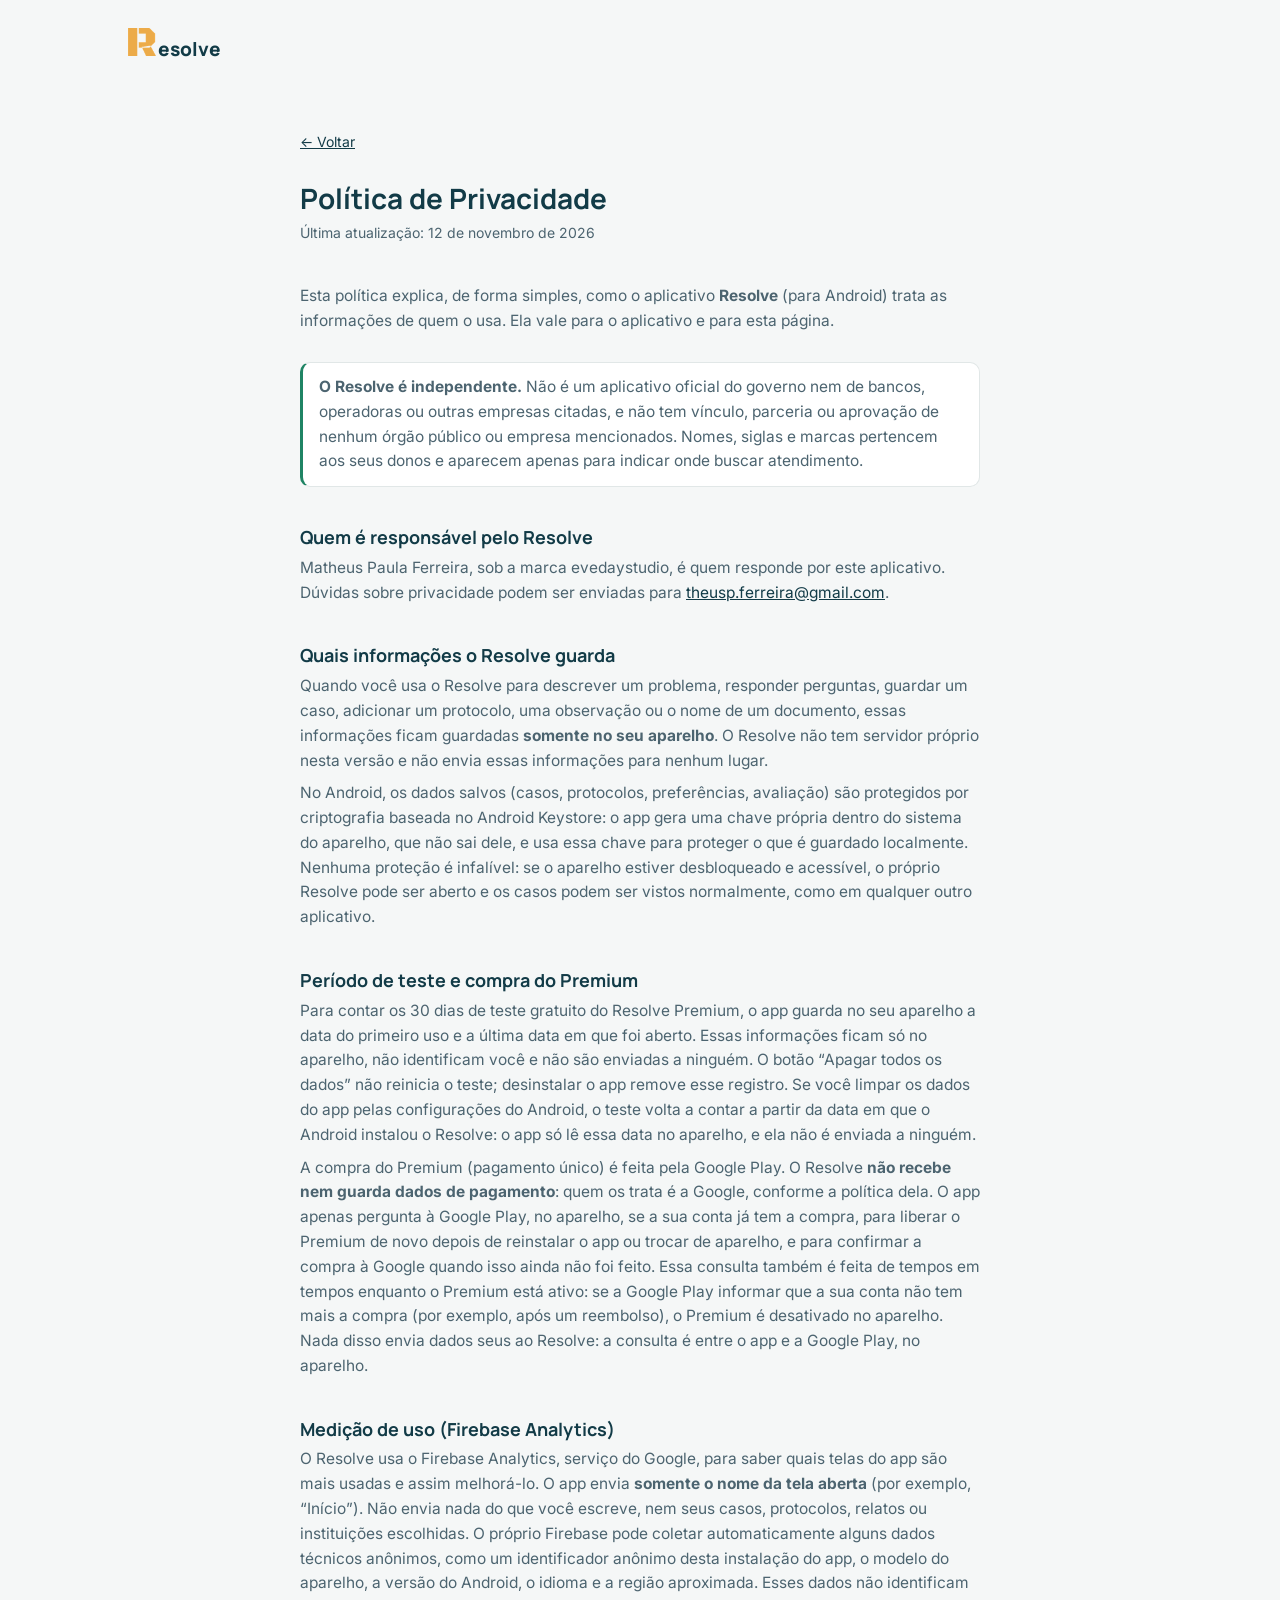
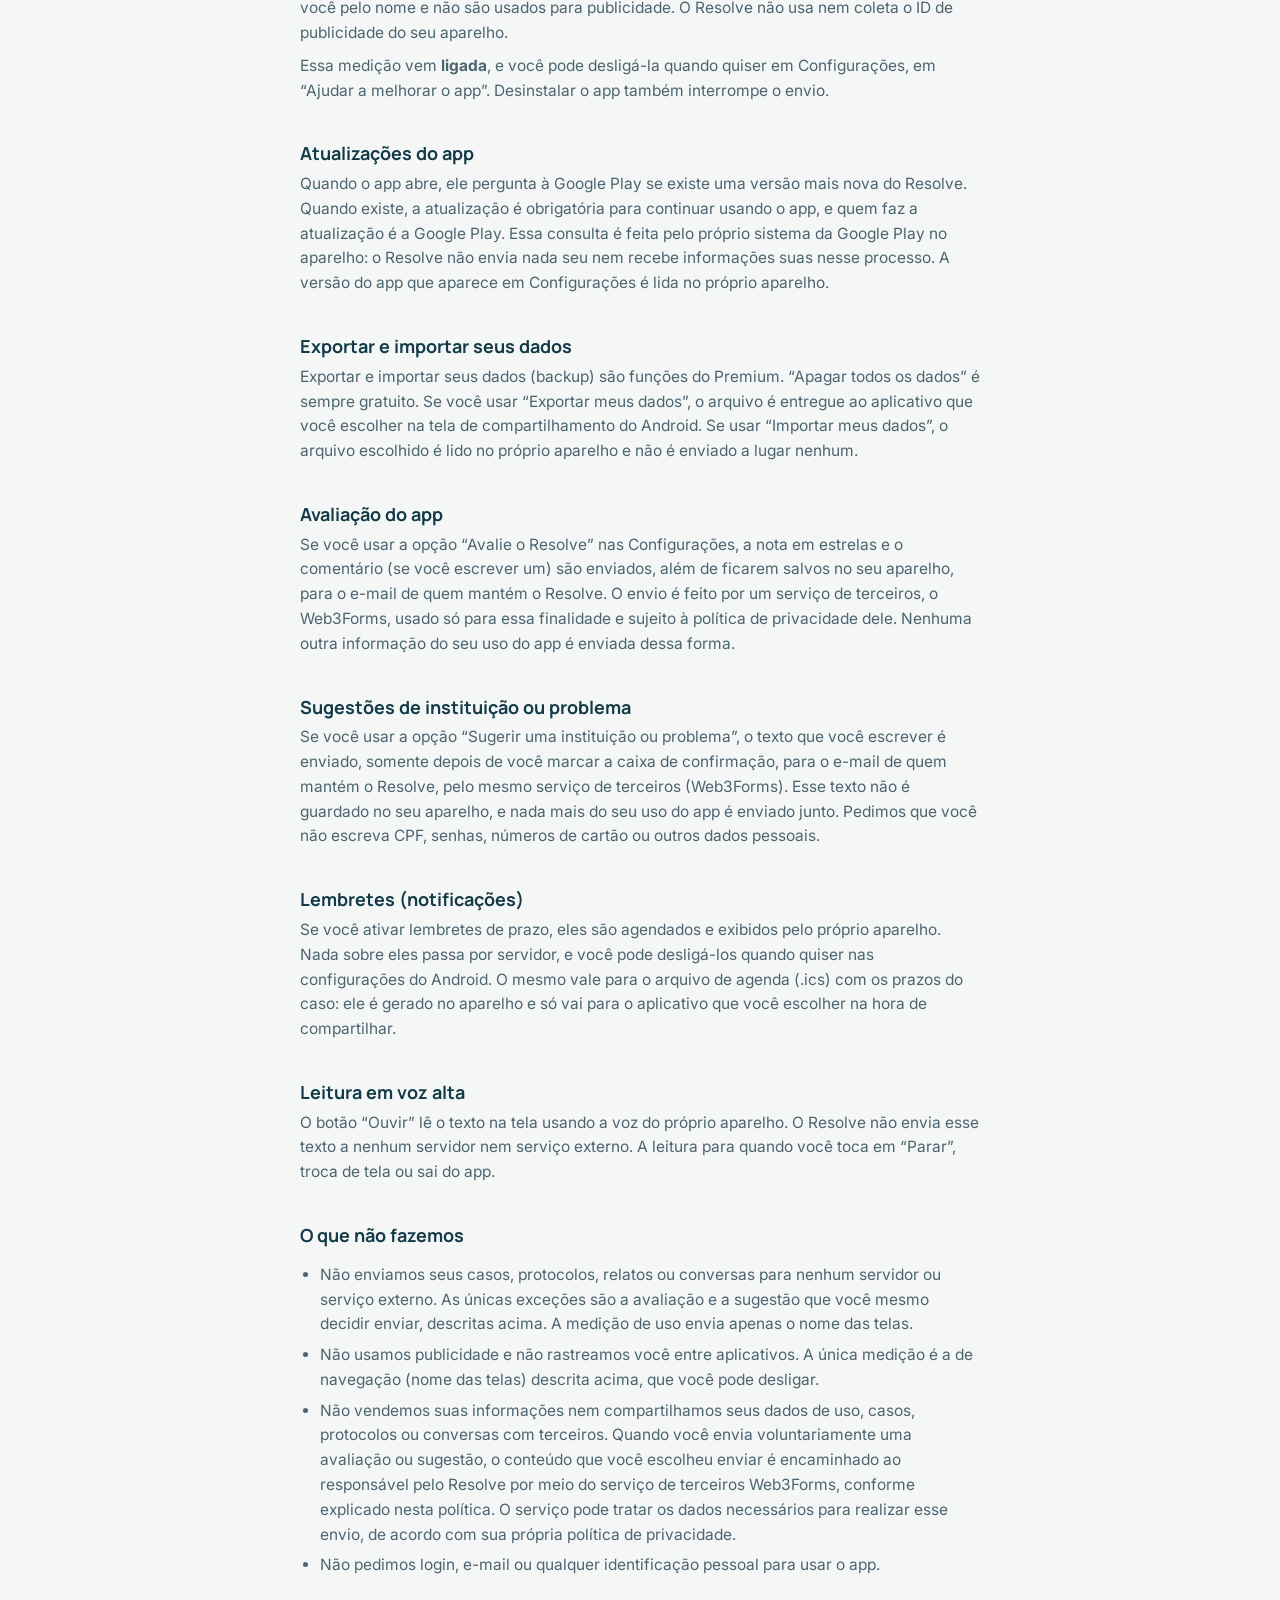
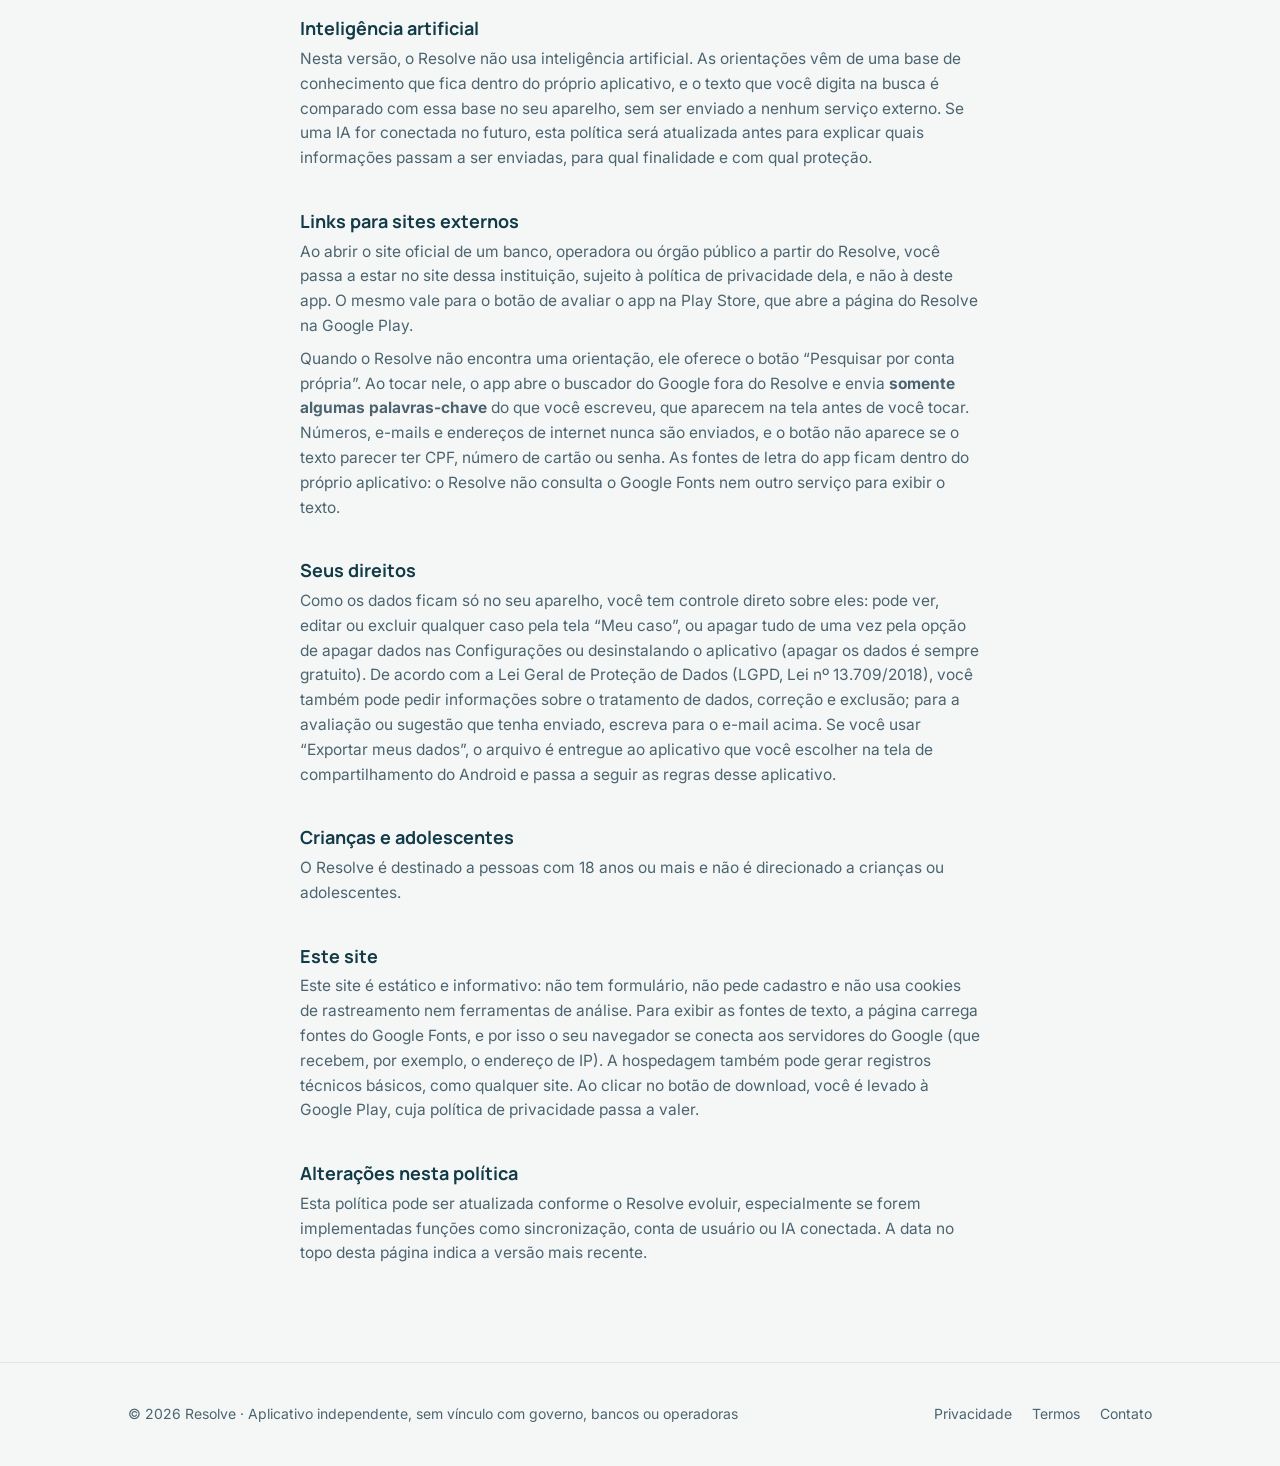
==== commit 803559e0: "Add files via upload" ====
--- a/privacidade.html
+++ b/privacidade.html
@@ -28,7 +28,7 @@
     <div class="pagina-legal">
       <a class="voltar-inicio" href="index.html">← Voltar</a>
       <h1>Política de Privacidade</h1>
-      <p class="atualizado">Última atualização: 20 de outubro de 2026</p>
+      <p class="atualizado">Última atualização: 12 de novembro de 2026</p>
       <p>Esta política explica, de forma simples, como o aplicativo <strong>Resolve</strong> (para Android) trata as informações de quem o usa. Ela vale para o aplicativo e para esta página.</p>
 
   <div class="aviso">
@@ -43,12 +43,15 @@
   <p>No Android, os dados salvos (casos, protocolos, preferências, avaliação) são protegidos por criptografia baseada no Android Keystore: o app gera uma chave própria dentro do sistema do aparelho, que não sai dele, e usa essa chave para proteger o que é guardado localmente. Nenhuma proteção é infalível: se o aparelho estiver desbloqueado e acessível, o próprio Resolve pode ser aberto e os casos podem ser vistos normalmente, como em qualquer outro aplicativo.</p>
 
   <h2>Período de teste e compra do Premium</h2>
-  <p>Para contar os 30 dias de teste gratuito do Resolve Premium, o app guarda no seu aparelho a data do primeiro uso e a última data em que foi aberto. Essas informações ficam só no aparelho, não identificam você e não são enviadas a ninguém. O botão “Apagar todos os dados” não reinicia o teste; desinstalar o app remove esse registro.</p>
-  <p>A compra do Premium (pagamento único) é feita pela Google Play. O Resolve <strong>não recebe nem guarda dados de pagamento</strong>: quem os trata é a Google, conforme a política dela. O app apenas pergunta à Google Play, no aparelho, se a sua conta já tem a compra, para liberar o Premium de novo depois de reinstalar o app ou trocar de aparelho.</p>
+  <p>Para contar os 30 dias de teste gratuito do Resolve Premium, o app guarda no seu aparelho a data do primeiro uso e a última data em que foi aberto. Essas informações ficam só no aparelho, não identificam você e não são enviadas a ninguém. O botão “Apagar todos os dados” não reinicia o teste; desinstalar o app remove esse registro. Se você limpar os dados do app pelas configurações do Android, o teste volta a contar a partir da data em que o Android instalou o Resolve: o app só lê essa data no aparelho, e ela não é enviada a ninguém.</p>
+  <p>A compra do Premium (pagamento único) é feita pela Google Play. O Resolve <strong>não recebe nem guarda dados de pagamento</strong>: quem os trata é a Google, conforme a política dela. O app apenas pergunta à Google Play, no aparelho, se a sua conta já tem a compra, para liberar o Premium de novo depois de reinstalar o app ou trocar de aparelho, e para confirmar a compra à Google quando isso ainda não foi feito. Essa consulta também é feita de tempos em tempos enquanto o Premium está ativo: se a Google Play informar que a sua conta não tem mais a compra (por exemplo, após um reembolso), o Premium é desativado no aparelho. Nada disso envia dados seus ao Resolve: a consulta é entre o app e a Google Play, no aparelho.</p>
 
   <h2>Medição de uso (Firebase Analytics)</h2>
-  <p>O Resolve usa o Firebase Analytics, serviço do Google, para saber quais telas do app são mais usadas e assim melhorá-lo. O app envia <strong>somente o nome da tela aberta</strong> (por exemplo, “Início”). Não envia nada do que você escreve, nem seus casos, protocolos, relatos ou instituições escolhidas. O próprio Firebase pode coletar automaticamente alguns dados técnicos anônimos, como um identificador anônimo desta instalação do app, o modelo do aparelho, a versão do Android, o idioma e a região aproximada. Esses dados não identificam você pelo nome e não são usados para publicidade.</p>
+  <p>O Resolve usa o Firebase Analytics, serviço do Google, para saber quais telas do app são mais usadas e assim melhorá-lo. O app envia <strong>somente o nome da tela aberta</strong> (por exemplo, “Início”). Não envia nada do que você escreve, nem seus casos, protocolos, relatos ou instituições escolhidas. O próprio Firebase pode coletar automaticamente alguns dados técnicos anônimos, como um identificador anônimo desta instalação do app, o modelo do aparelho, a versão do Android, o idioma e a região aproximada. Esses dados não identificam você pelo nome e não são usados para publicidade. O Resolve não usa nem coleta o ID de publicidade do seu aparelho.</p>
   <p>Essa medição vem <strong>ligada</strong>, e você pode desligá-la quando quiser em Configurações, em “Ajudar a melhorar o app”. Desinstalar o app também interrompe o envio.</p>
+
+  <h2>Atualizações do app</h2>
+  <p>Quando o app abre, ele pergunta à Google Play se existe uma versão mais nova do Resolve. Quando existe, a atualização é obrigatória para continuar usando o app, e quem faz a atualização é a Google Play. Essa consulta é feita pelo próprio sistema da Google Play no aparelho: o Resolve não envia nada seu nem recebe informações suas nesse processo. A versão do app que aparece em Configurações é lida no próprio aparelho.</p>
 
   <h2>Exportar e importar seus dados</h2>
   <p>Exportar e importar seus dados (backup) são funções do Premium. “Apagar todos os dados” é sempre gratuito. Se você usar “Exportar meus dados”, o arquivo é entregue ao aplicativo que você escolher na tela de compartilhamento do Android. Se usar “Importar meus dados”, o arquivo escolhido é lido no próprio aparelho e não é enviado a lugar nenhum.</p>
@@ -61,6 +64,9 @@
 
   <h2>Lembretes (notificações)</h2>
   <p>Se você ativar lembretes de prazo, eles são agendados e exibidos pelo próprio aparelho. Nada sobre eles passa por servidor, e você pode desligá-los quando quiser nas configurações do Android. O mesmo vale para o arquivo de agenda (.ics) com os prazos do caso: ele é gerado no aparelho e só vai para o aplicativo que você escolher na hora de compartilhar.</p>
+
+  <h2>Leitura em voz alta</h2>
+  <p>O botão “Ouvir” lê o texto na tela usando a voz do próprio aparelho. O Resolve não envia esse texto a nenhum servidor nem serviço externo. A leitura para quando você toca em “Parar”, troca de tela ou sai do app.</p>
 
   <h2>O que não fazemos</h2>
   <ul>
@@ -77,6 +83,8 @@
 
   <h2>Links para sites externos</h2>
   <p>Ao abrir o site oficial de um banco, operadora ou órgão público a partir do Resolve, você passa a estar no site dessa instituição, sujeito à política de privacidade dela, e não à deste app. O mesmo vale para o botão de avaliar o app na Play Store, que abre a página do Resolve na Google Play.</p>
+
+  <p>Quando o Resolve não encontra uma orientação, ele oferece o botão “Pesquisar por conta própria”. Ao tocar nele, o app abre o buscador do Google fora do Resolve e envia <strong>somente algumas palavras-chave</strong> do que você escreveu, que aparecem na tela antes de você tocar. Números, e-mails e endereços de internet nunca são enviados, e o botão não aparece se o texto parecer ter CPF, número de cartão ou senha. As fontes de letra do app ficam dentro do próprio aplicativo: o Resolve não consulta o Google Fonts nem outro serviço para exibir o texto.</p>
 
   <h2>Seus direitos</h2>
   <p>Como os dados ficam só no seu aparelho, você tem controle direto sobre eles: pode ver, editar ou excluir qualquer caso pela tela “Meu caso”, ou apagar tudo de uma vez pela opção de apagar dados nas Configurações ou desinstalando o aplicativo (apagar os dados é sempre gratuito). De acordo com a Lei Geral de Proteção de Dados (LGPD, Lei nº 13.709/2018), você também pode pedir informações sobre o tratamento de dados, correção e exclusão; para a avaliação ou sugestão que tenha enviado, escreva para o e-mail acima. Se você usar “Exportar meus dados”, o arquivo é entregue ao aplicativo que você escolher na tela de compartilhamento do Android e passa a seguir as regras desse aplicativo.</p>
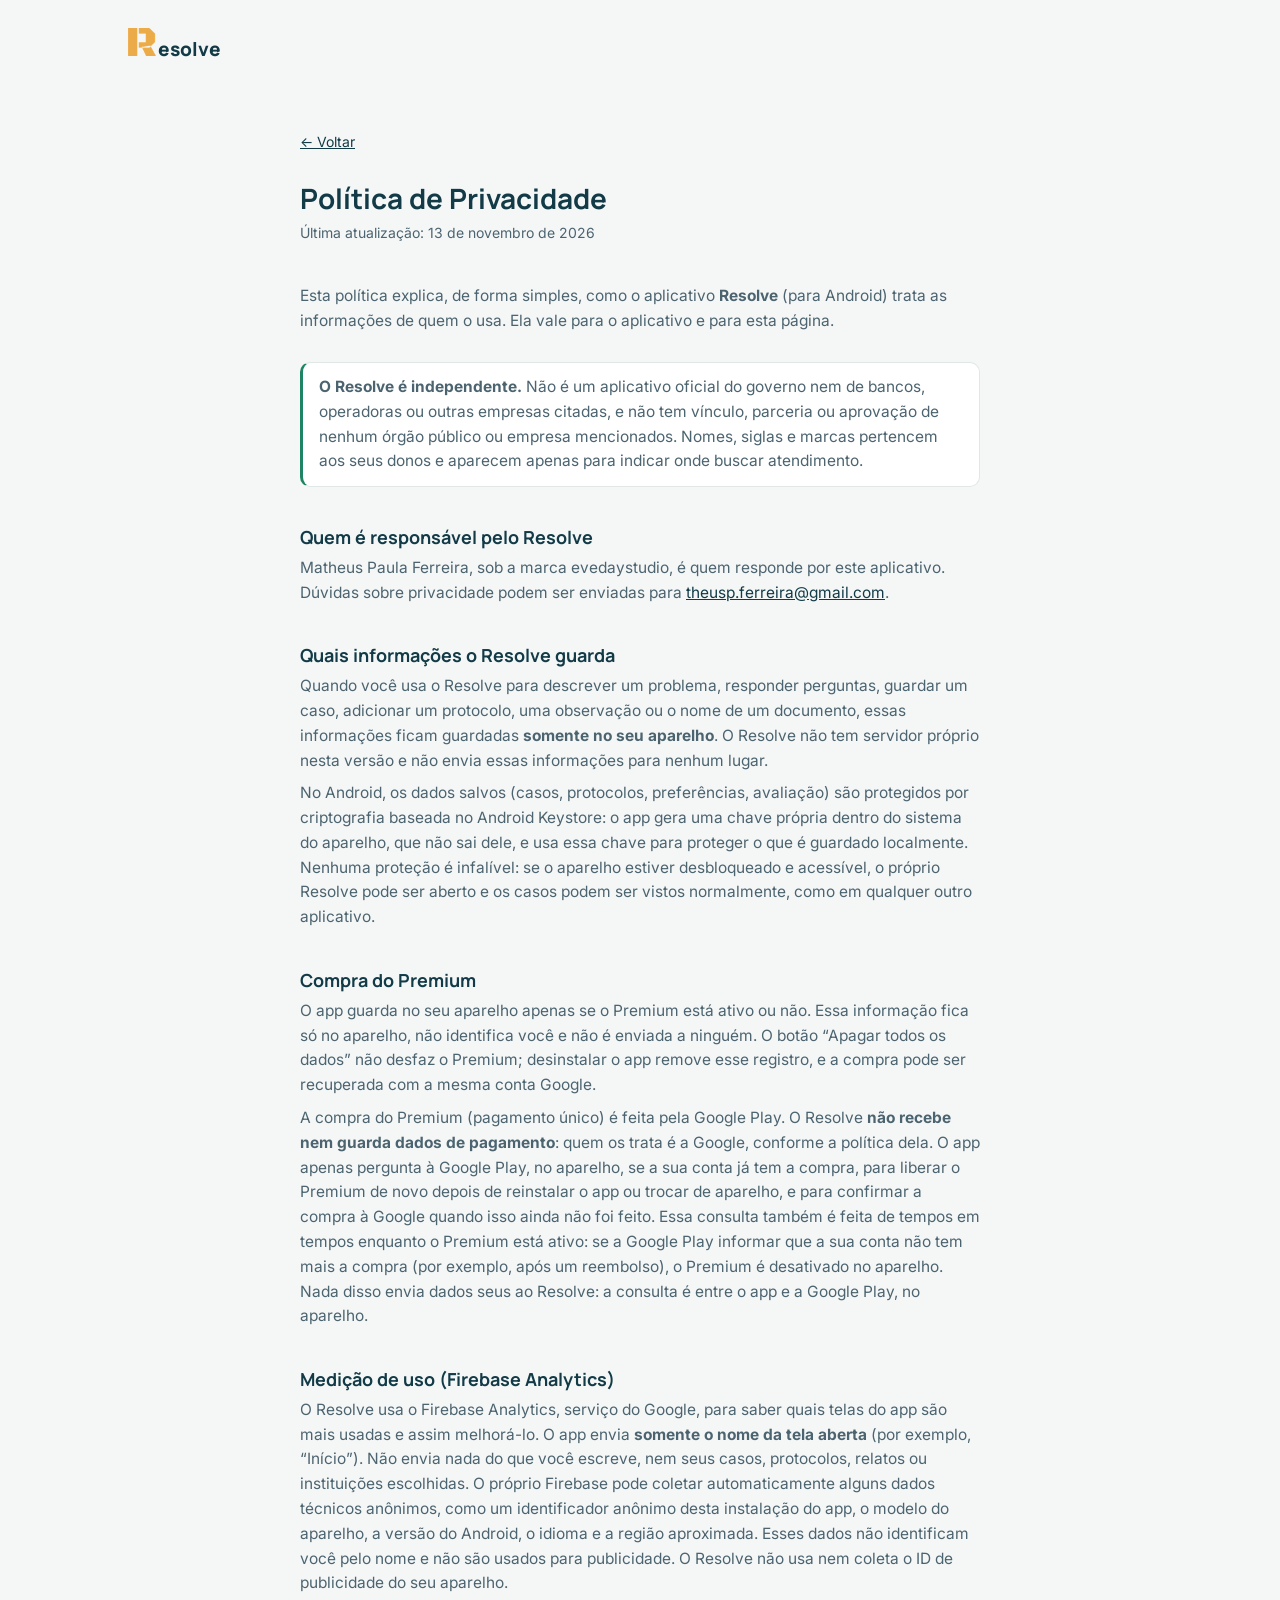
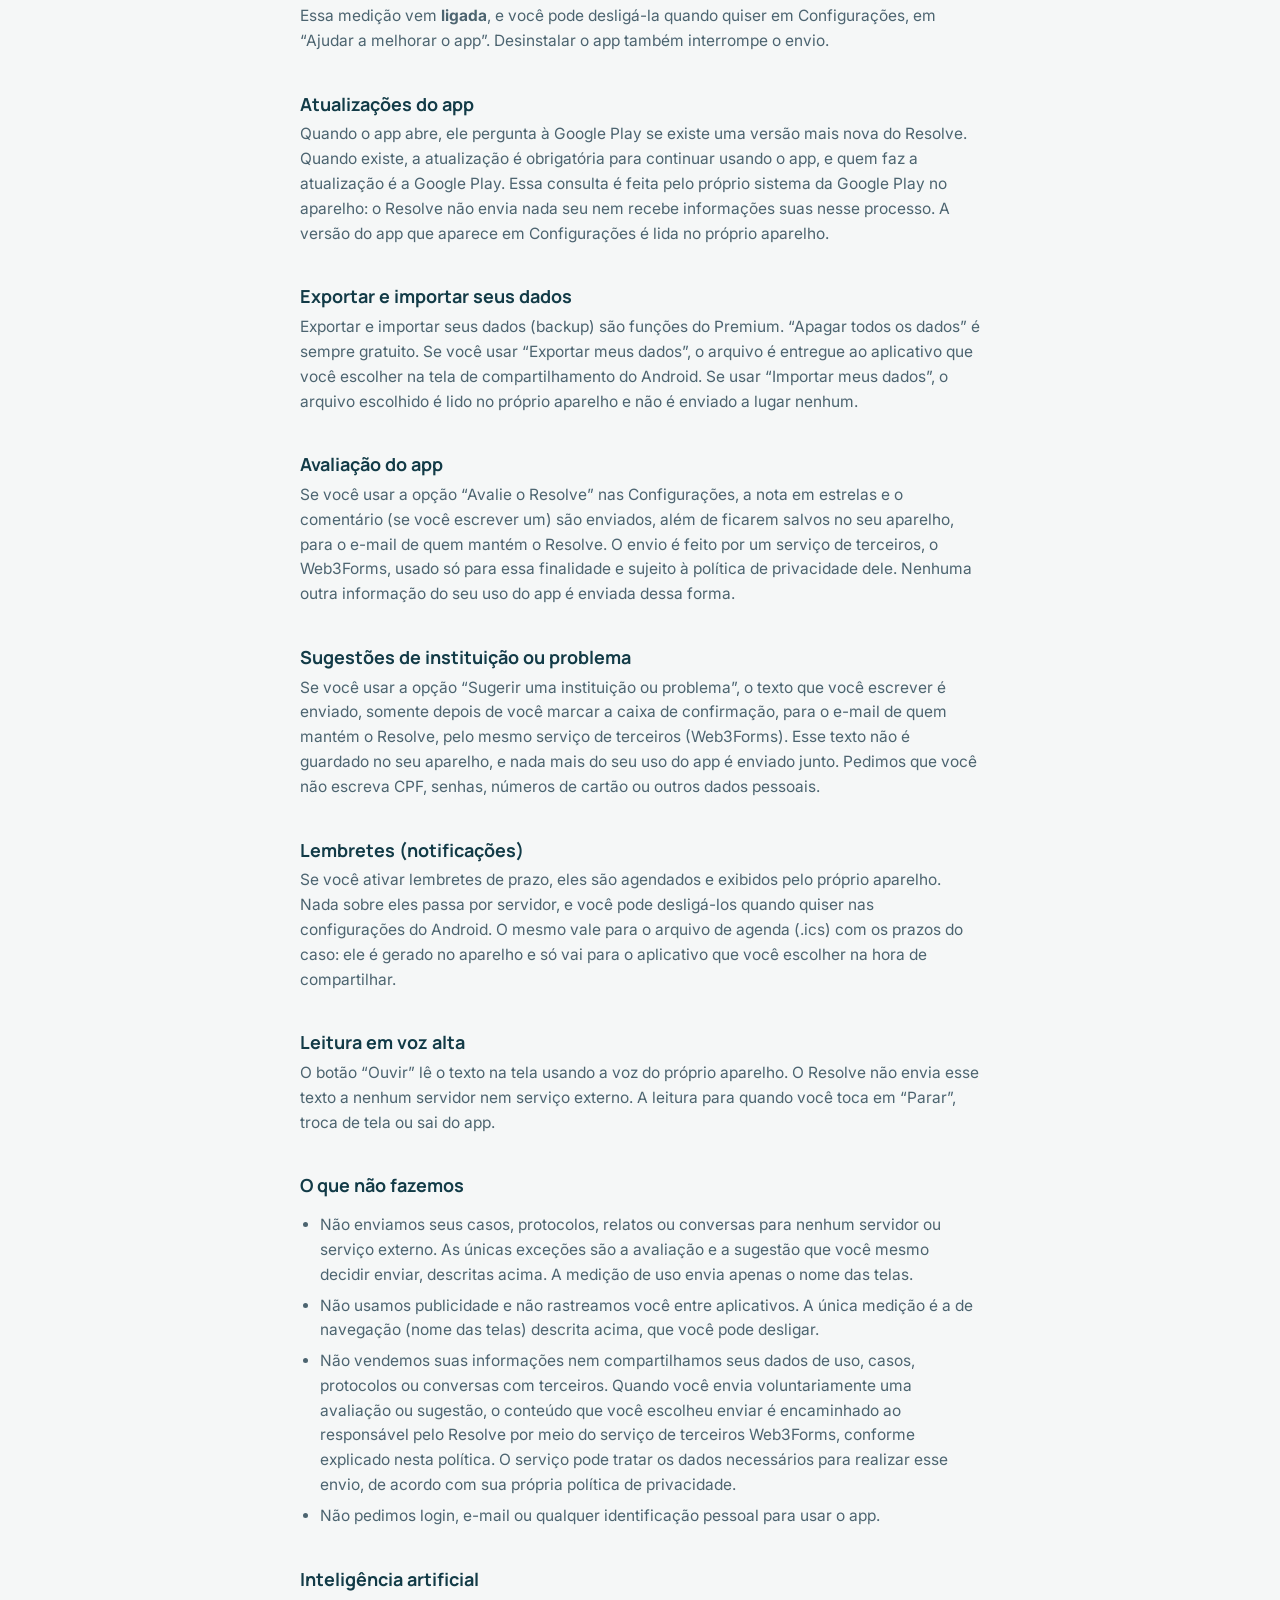
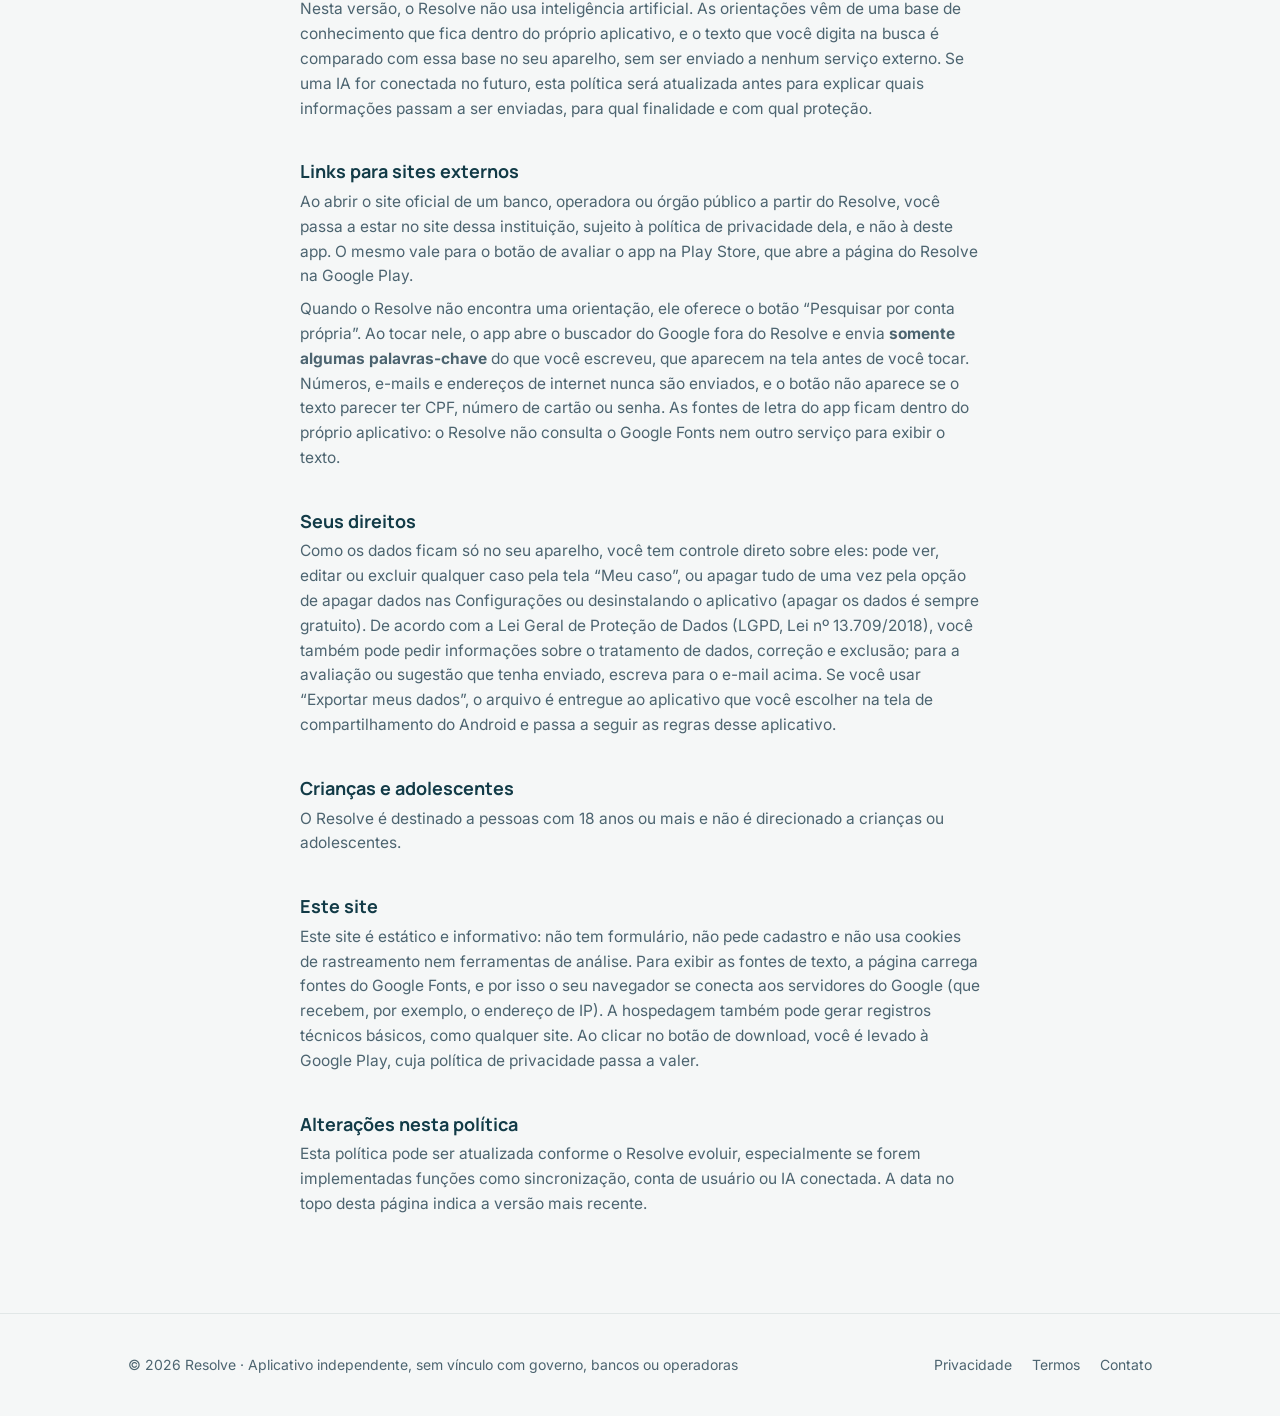
==== commit 1cbf4e52: "Add files via upload" ====
--- a/privacidade.html
+++ b/privacidade.html
@@ -28,7 +28,7 @@
     <div class="pagina-legal">
       <a class="voltar-inicio" href="index.html">← Voltar</a>
       <h1>Política de Privacidade</h1>
-      <p class="atualizado">Última atualização: 12 de novembro de 2026</p>
+      <p class="atualizado">Última atualização: 13 de novembro de 2026</p>
       <p>Esta política explica, de forma simples, como o aplicativo <strong>Resolve</strong> (para Android) trata as informações de quem o usa. Ela vale para o aplicativo e para esta página.</p>
 
   <div class="aviso">
@@ -42,8 +42,8 @@
   <p>Quando você usa o Resolve para descrever um problema, responder perguntas, guardar um caso, adicionar um protocolo, uma observação ou o nome de um documento, essas informações ficam guardadas <strong>somente no seu aparelho</strong>. O Resolve não tem servidor próprio nesta versão e não envia essas informações para nenhum lugar.</p>
   <p>No Android, os dados salvos (casos, protocolos, preferências, avaliação) são protegidos por criptografia baseada no Android Keystore: o app gera uma chave própria dentro do sistema do aparelho, que não sai dele, e usa essa chave para proteger o que é guardado localmente. Nenhuma proteção é infalível: se o aparelho estiver desbloqueado e acessível, o próprio Resolve pode ser aberto e os casos podem ser vistos normalmente, como em qualquer outro aplicativo.</p>
 
-  <h2>Período de teste e compra do Premium</h2>
-  <p>Para contar os 30 dias de teste gratuito do Resolve Premium, o app guarda no seu aparelho a data do primeiro uso e a última data em que foi aberto. Essas informações ficam só no aparelho, não identificam você e não são enviadas a ninguém. O botão “Apagar todos os dados” não reinicia o teste; desinstalar o app remove esse registro. Se você limpar os dados do app pelas configurações do Android, o teste volta a contar a partir da data em que o Android instalou o Resolve: o app só lê essa data no aparelho, e ela não é enviada a ninguém.</p>
+  <h2>Compra do Premium</h2>
+  <p>O app guarda no seu aparelho apenas se o Premium está ativo ou não. Essa informação fica só no aparelho, não identifica você e não é enviada a ninguém. O botão “Apagar todos os dados” não desfaz o Premium; desinstalar o app remove esse registro, e a compra pode ser recuperada com a mesma conta Google.</p>
   <p>A compra do Premium (pagamento único) é feita pela Google Play. O Resolve <strong>não recebe nem guarda dados de pagamento</strong>: quem os trata é a Google, conforme a política dela. O app apenas pergunta à Google Play, no aparelho, se a sua conta já tem a compra, para liberar o Premium de novo depois de reinstalar o app ou trocar de aparelho, e para confirmar a compra à Google quando isso ainda não foi feito. Essa consulta também é feita de tempos em tempos enquanto o Premium está ativo: se a Google Play informar que a sua conta não tem mais a compra (por exemplo, após um reembolso), o Premium é desativado no aparelho. Nada disso envia dados seus ao Resolve: a consulta é entre o app e a Google Play, no aparelho.</p>
 
   <h2>Medição de uso (Firebase Analytics)</h2>
--- a/css/styles.css
+++ b/css/styles.css
@@ -811,7 +811,7 @@
 /* Preço */
 .bloco-preco { background: var(--surface); border-top: 1px solid var(--border); border-bottom: 1px solid var(--border); }
 .bloco-preco .bloco-titulo { max-width: 560px; }
-.grade-preco { margin-top: var(--space-6); display: grid; grid-template-columns: repeat(3, 1fr); gap: var(--space-5); align-items: stretch; }
+.grade-preco { margin-top: var(--space-6); display: grid; grid-template-columns: repeat(2, 1fr); gap: var(--space-5); align-items: stretch; }
 .cartao-preco { background: var(--bg); border: 1px solid var(--border); border-radius: var(--radius-lg); padding: var(--space-5); display: flex; flex-direction: column; gap: var(--space-3); }
 .cartao-preco-destaque { background: var(--brand); border-color: var(--brand); color: #fff; }
 .cartao-preco-destaque .cartao-preco-nome, .cartao-preco-destaque .cartao-preco-valor { color: #fff; }
